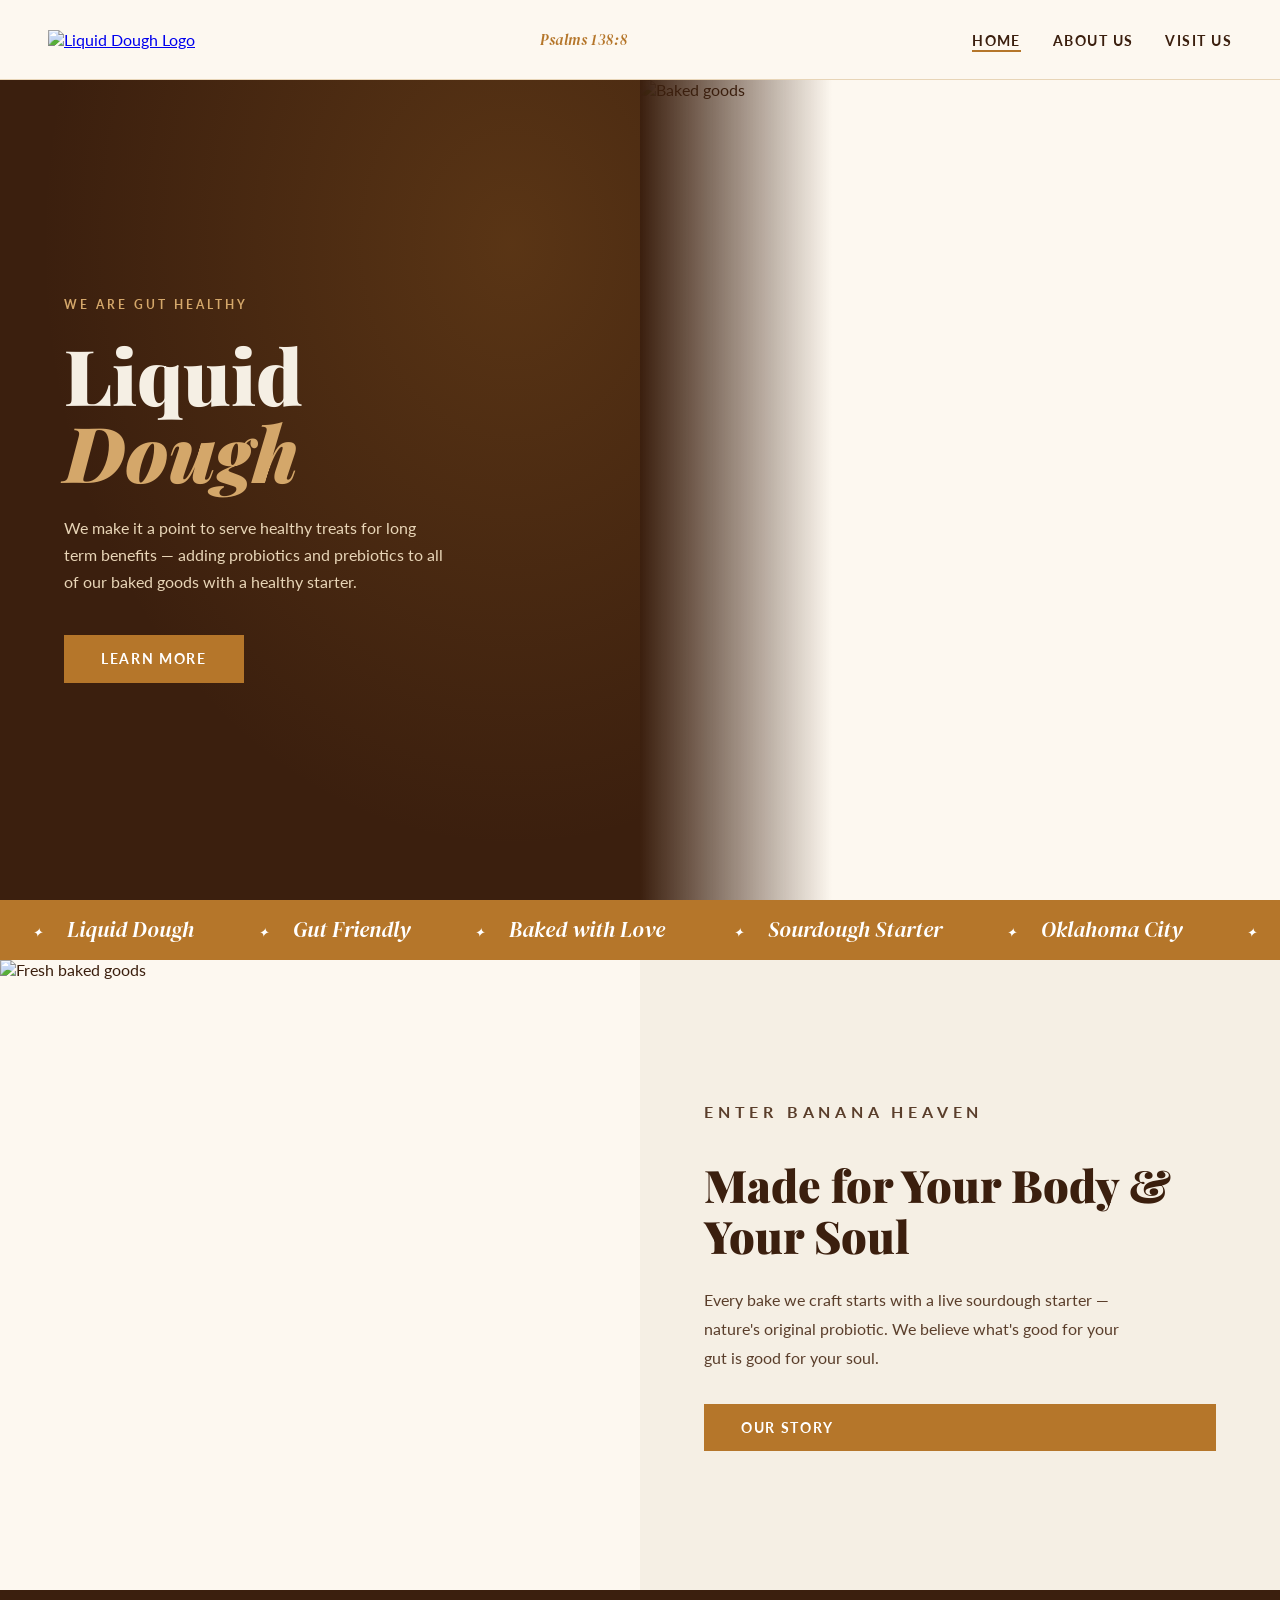
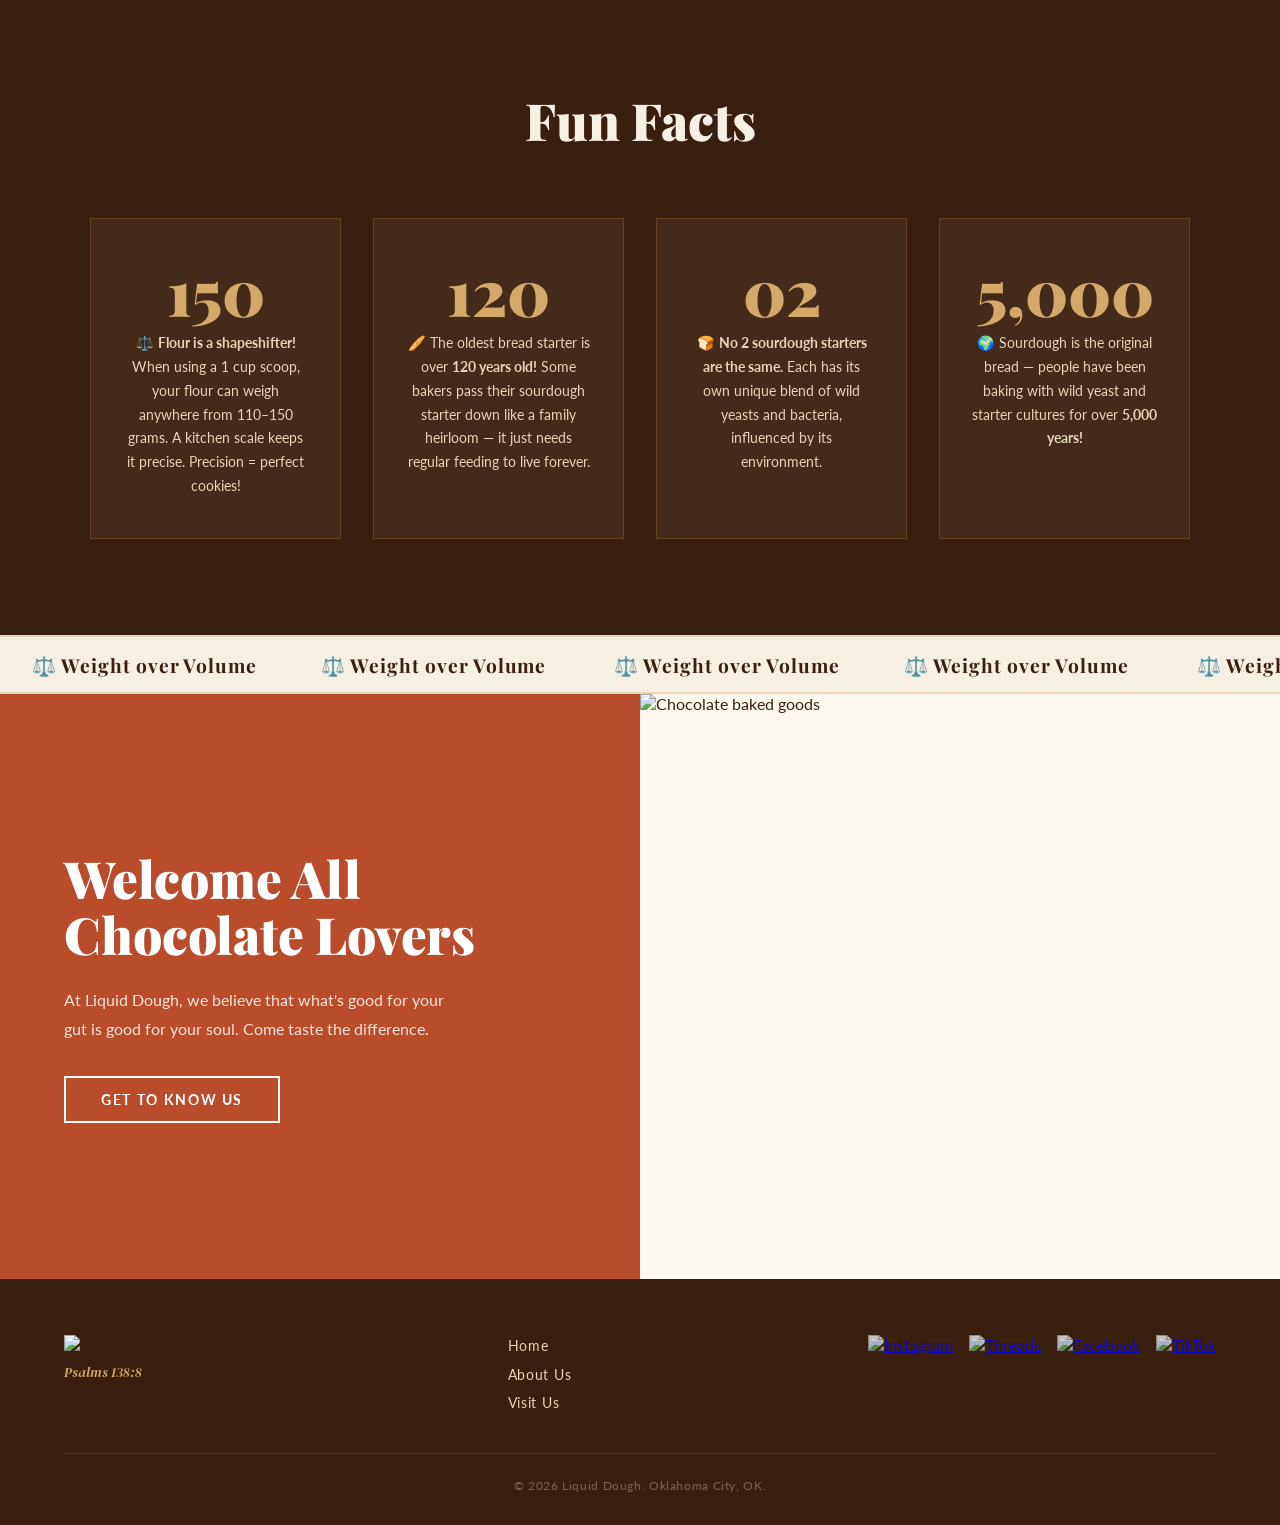
==== index.html @ a3c37e22 "Add files via upload" ====
<!DOCTYPE html>
<html lang="en">
<head>
  <meta charset="UTF-8" />
  <meta name="viewport" content="width=device-width, initial-scale=1.0" />
  <title>Liquid Dough | Bakery | Oklahoma City, OK</title>
  <link href="https://fonts.googleapis.com/css2?family=Playfair+Display:ital,wght@0,400;0,700;0,900;1,400;1,700&family=DM+Serif+Display:ital@0;1&family=Lato:wght@300;400;700&display=swap" rel="stylesheet">
  <style>
    *, *::before, *::after { box-sizing: border-box; margin: 0; padding: 0; }

    :root {
      --cream: #f5efe4;
      --warm-white: #fdf8f0;
      --chocolate: #3b1f0e;
      --caramel: #b5762a;
      --tan: #d4a76a;
      --sage: #7a8c6e;
      --rust: #b84c2b;
      --light-tan: #e8d5b7;
    }

    html { scroll-behavior: smooth; }

    body {
      background-color: var(--warm-white);
      color: var(--chocolate);
      font-family: 'Lato', sans-serif;
      overflow-x: hidden;
    }

    /* ── NAV ── */
    nav {
      position: fixed; top: 0; left: 0; right: 0; z-index: 100;
      display: flex; align-items: center; justify-content: space-between;
      padding: 0 3rem;
      height: 80px;
      background: rgba(253,248,240,0.92);
      backdrop-filter: blur(8px);
      border-bottom: 1px solid var(--light-tan);
    }
    .nav-logo img { height: 56px; transition: transform .3s; }
    .nav-logo img:hover { transform: rotate(-5deg) scale(1.05); }
    .nav-verse {
      font-family: 'DM Serif Display', serif;
      font-style: italic;
      color: var(--caramel);
      font-size: .95rem;
      letter-spacing: .04em;
    }
    .nav-links { display: flex; gap: 2rem; list-style: none; }
    .nav-links a {
      text-decoration: none;
      color: var(--chocolate);
      font-size: .9rem;
      font-weight: 700;
      letter-spacing: .1em;
      text-transform: uppercase;
      position: relative;
      padding-bottom: 3px;
    }
    .nav-links a::after {
      content: '';
      position: absolute; bottom: 0; left: 0; right: 0;
      height: 2px; background: var(--caramel);
      transform: scaleX(0); transform-origin: left;
      transition: transform .3s ease;
    }
    .nav-links a:hover::after, .nav-links a.active::after { transform: scaleX(1); }

    /* ── HERO ── */
    .hero {
      min-height: 100vh;
      display: grid;
      grid-template-columns: 1fr 1fr;
      padding-top: 80px;
      overflow: hidden;
    }
    .hero-left {
      background: var(--chocolate);
      display: flex; flex-direction: column;
      justify-content: center; align-items: flex-start;
      padding: 5rem 4rem;
      position: relative; overflow: hidden;
    }
    .hero-left::before {
      content: '';
      position: absolute; inset: 0;
      background: radial-gradient(ellipse at 80% 20%, rgba(181,118,42,.25) 0%, transparent 65%);
    }
    .hero-eyebrow {
      font-size: .75rem;
      font-weight: 700;
      letter-spacing: .25em;
      text-transform: uppercase;
      color: var(--tan);
      margin-bottom: 1.5rem;
      opacity: 0; animation: fadeUp .7s .3s forwards;
    }
    .hero-title {
      font-family: 'Playfair Display', serif;
      font-size: clamp(3.5rem, 6vw, 6rem);
      font-weight: 900;
      line-height: 1;
      color: var(--cream);
      margin-bottom: 1.5rem;
      opacity: 0; animation: fadeUp .7s .5s forwards;
    }
    .hero-title em {
      font-style: italic;
      color: var(--tan);
      display: block;
    }
    .hero-sub {
      font-size: 1rem;
      line-height: 1.7;
      color: var(--light-tan);
      max-width: 380px;
      margin-bottom: 2.5rem;
      opacity: 0; animation: fadeUp .7s .7s forwards;
    }
    .btn {
      display: inline-block;
      padding: .85rem 2.2rem;
      background: var(--caramel);
      color: #fff;
      text-decoration: none;
      font-size: .85rem;
      font-weight: 700;
      letter-spacing: .12em;
      text-transform: uppercase;
      border: 2px solid var(--caramel);
      transition: background .25s, color .25s, transform .2s;
      opacity: 0; animation: fadeUp .7s .9s forwards;
    }
    .btn:hover { background: transparent; color: var(--caramel); transform: translateY(-2px); }

    .hero-right {
      position: relative; overflow: hidden;
    }
    .hero-right img {
      width: 100%; height: 100%;
      object-fit: cover;
      transform: scale(1.08);
      animation: slowZoom 8s ease-out forwards;
    }
    .hero-right::after {
      content: '';
      position: absolute; inset: 0;
      background: linear-gradient(to right, var(--chocolate) 0%, transparent 30%);
    }

    /* ── MARQUEE ── */
    .marquee-wrap {
      background: var(--caramel);
      overflow: hidden;
      padding: .9rem 0;
      white-space: nowrap;
    }
    .marquee-inner {
      display: inline-block;
      animation: marquee 20s linear infinite;
    }
    .marquee-inner span {
      font-family: 'DM Serif Display', serif;
      font-style: italic;
      font-size: 1.4rem;
      color: #fff;
      padding: 0 2rem;
    }
    .marquee-inner span::before {
      content: '✦';
      margin-right: 1.5rem;
      font-size: .8rem;
      vertical-align: middle;
    }

    /* ── GUT HEALTHY SECTION ── */
    .gut-section {
      display: grid;
      grid-template-columns: 1fr 1fr;
      min-height: 70vh;
    }
    .gut-img {
      overflow: hidden;
    }
    .gut-img img {
      width: 100%; height: 100%;
      object-fit: cover;
      transition: transform .8s ease;
    }
    .gut-img:hover img { transform: scale(1.04); }
    .gut-text {
      background: var(--cream);
      display: flex; flex-direction: column;
      justify-content: center;
      padding: 5rem 4rem;
    }
    .tag-label {
      font-size: .7rem;
      font-weight: 700;
      letter-spacing: .3em;
      text-transform: uppercase;
      color: var(--sage);
      margin-bottom: 1rem;
    }
    .gut-text h2 {
      font-family: 'Playfair Display', serif;
      font-size: clamp(2rem, 3.5vw, 3.2rem);
      font-weight: 900;
      line-height: 1.15;
      margin-bottom: 1.5rem;
    }
    .gut-text p {
      font-size: 1rem;
      line-height: 1.8;
      color: #5a3e2b;
      max-width: 420px;
      margin-bottom: 2rem;
    }

    /* ── FACTS SECTION ── */
    .facts-section {
      background: var(--chocolate);
      padding: 6rem 4rem;
    }
    .facts-header {
      text-align: center;
      margin-bottom: 4rem;
    }
    .facts-header h2 {
      font-family: 'Playfair Display', serif;
      font-size: clamp(2rem, 4vw, 3.5rem);
      color: var(--cream);
      font-weight: 900;
    }
    .facts-grid {
      display: grid;
      grid-template-columns: repeat(auto-fit, minmax(220px, 1fr));
      gap: 2rem;
      max-width: 1100px;
      margin: 0 auto;
    }
    .fact-card {
      background: rgba(255,255,255,.05);
      border: 1px solid rgba(181,118,42,.3);
      padding: 2.5rem 2rem;
      text-align: center;
      position: relative;
      overflow: hidden;
      transition: transform .3s, border-color .3s;
    }
    .fact-card:hover {
      transform: translateY(-6px);
      border-color: var(--caramel);
    }
    .fact-number {
      font-family: 'Playfair Display', serif;
      font-size: 4rem;
      font-weight: 900;
      color: var(--tan);
      line-height: 1;
      margin-bottom: .5rem;
    }
    .fact-card p {
      font-size: .88rem;
      line-height: 1.7;
      color: var(--light-tan);
    }

    /* ── MARQUEE 2 (Weight over Volume) ── */
    .marquee-wrap-2 {
      background: var(--cream);
      overflow: hidden;
      padding: .9rem 0;
      white-space: nowrap;
      border-top: 2px solid var(--light-tan);
      border-bottom: 2px solid var(--light-tan);
    }
    .marquee-inner-2 {
      display: inline-block;
      animation: marquee 25s linear infinite reverse;
    }
    .marquee-inner-2 span {
      font-family: 'Playfair Display', serif;
      font-size: 1.2rem;
      font-weight: 700;
      color: var(--chocolate);
      padding: 0 2rem;
      letter-spacing: .05em;
    }
    .marquee-inner-2 span::before { content: '⚖️ '; }

    /* ── BOTTOM IMG SECTION ── */
    .welcome-section {
      display: grid;
      grid-template-columns: 1fr 1fr;
      min-height: 65vh;
    }
    .welcome-text {
      background: var(--rust);
      display: flex; flex-direction: column;
      justify-content: center; align-items: flex-start;
      padding: 5rem 4rem;
    }
    .welcome-text h2 {
      font-family: 'Playfair Display', serif;
      font-size: clamp(2rem, 4vw, 4rem);
      font-weight: 900;
      color: #fff;
      line-height: 1.1;
      margin-bottom: 1.5rem;
    }
    .welcome-text p {
      font-size: 1rem;
      line-height: 1.8;
      color: rgba(255,255,255,.85);
      max-width: 380px;
      margin-bottom: 2rem;
    }
    .btn-light {
      display: inline-block;
      padding: .85rem 2.2rem;
      background: transparent;
      color: #fff;
      text-decoration: none;
      font-size: .85rem;
      font-weight: 700;
      letter-spacing: .12em;
      text-transform: uppercase;
      border: 2px solid #fff;
      transition: background .25s, color .25s, transform .2s;
    }
    .btn-light:hover { background: #fff; color: var(--rust); transform: translateY(-2px); }
    .welcome-img { overflow: hidden; }
    .welcome-img img { width: 100%; height: 100%; object-fit: cover; }

    /* ── FOOTER ── */
    footer {
      background: var(--chocolate);
      padding: 3.5rem 4rem 2rem;
    }
    .footer-top {
      display: flex;
      justify-content: space-between;
      align-items: flex-start;
      flex-wrap: wrap;
      gap: 2rem;
      padding-bottom: 2rem;
      border-bottom: 1px solid rgba(255,255,255,.1);
      margin-bottom: 1.5rem;
    }
    .footer-brand img { height: 60px; margin-bottom: .5rem; }
    .footer-brand p {
      font-family: 'DM Serif Display', serif;
      font-style: italic;
      color: var(--tan);
      font-size: .9rem;
    }
    .footer-links { list-style: none; }
    .footer-links li { margin-bottom: .6rem; }
    .footer-links a {
      color: var(--light-tan);
      text-decoration: none;
      font-size: .85rem;
      letter-spacing: .05em;
      transition: color .2s;
    }
    .footer-links a:hover { color: var(--tan); }
    .footer-socials { display: flex; gap: 1rem; align-items: center; }
    .footer-socials a img { height: 30px; opacity: .8; transition: opacity .2s, transform .2s; }
    .footer-socials a:hover img { opacity: 1; transform: scale(1.15); }
    .footer-bottom {
      text-align: center;
      color: rgba(255,255,255,.3);
      font-size: .78rem;
      letter-spacing: .05em;
    }

    /* ── SCROLL REVEAL ── */
    .reveal { opacity: 0; transform: translateY(30px); transition: opacity .7s ease, transform .7s ease; }
    .reveal.visible { opacity: 1; transform: none; }

    /* ── ANIMATIONS ── */
    @keyframes fadeUp {
      to { opacity: 1; transform: none; }
      from { opacity: 0; transform: translateY(20px); }
    }
    @keyframes marquee {
      0% { transform: translateX(0); }
      100% { transform: translateX(-50%); }
    }
    @keyframes slowZoom {
      from { transform: scale(1.08); }
      to { transform: scale(1); }
    }

    /* ── RESPONSIVE ── */
    @media (max-width: 768px) {
      nav { padding: 0 1.5rem; }
      .nav-verse { display: none; }
      .hero, .gut-section, .welcome-section { grid-template-columns: 1fr; }
      .hero-left { padding: 3rem 1.5rem; }
      .hero-right { height: 50vw; }
      .gut-text { padding: 3rem 1.5rem; }
      .facts-section { padding: 4rem 1.5rem; }
      .welcome-text { padding: 3rem 1.5rem; }
      .welcome-img { height: 50vw; }
      footer { padding: 2.5rem 1.5rem 1.5rem; }
    }
  </style>
</head>
<body>

<!-- ── NAV ── -->
<nav>
  <a href="index.html" class="nav-logo">
    <img src="https://static.wixstatic.com/media/1f6547_4c6fc7a312854b838bf3c9f92f42eb90~mv2.png/v1/fill/w_112,h_112,al_c,q_85,usm_0.66_1.00_0.01,enc_avif,quality_auto/Liquid%20D%20LOGO.png" alt="Liquid Dough Logo" />
  </a>
  <span class="nav-verse">Psalms 138:8</span>
  <ul class="nav-links">
    <li><a href="index.html" class="active">Home</a></li>
    <li><a href="about.html">About Us</a></li>
    <li><a href="visit.html">Visit Us</a></li>
  </ul>
</nav>

<!-- ── HERO ── -->
<section class="hero">
  <div class="hero-left">
    <p class="hero-eyebrow">We Are Gut Healthy</p>
    <h1 class="hero-title">Liquid<em>Dough</em></h1>
    <p class="hero-sub">We make it a point to serve healthy treats for long term benefits — adding probiotics and prebiotics to all of our baked goods with a healthy starter.</p>
    <a href="about.html" class="btn">Learn More</a>
  </div>
  <div class="hero-right">
    <img src="https://static.wixstatic.com/media/1f6547_e923fc2f458f4270861175bcdf9de500f000.jpg/v1/fill/w_552,h_469,al_c,q_80,usm_0.66_1.00_0.01,enc_avif,quality_auto/1f6547_e923fc2f458f4270861175bcdf9de500f000.jpg" alt="Baked goods" />
  </div>
</section>

<!-- ── MARQUEE 1 ── -->
<div class="marquee-wrap" aria-hidden="true">
  <div class="marquee-inner">
    <span>Liquid Dough</span><span>Gut Friendly</span><span>Baked with Love</span>
    <span>Sourdough Starter</span><span>Oklahoma City</span><span>Probiotics &amp; Prebiotics</span>
    <span>Liquid Dough</span><span>Gut Friendly</span><span>Baked with Love</span>
    <span>Sourdough Starter</span><span>Oklahoma City</span><span>Probiotics &amp; Prebiotics</span>
  </div>
</div>

<!-- ── GUT HEALTHY ── -->
<section class="gut-section">
  <div class="gut-img reveal">
    <img src="https://static.wixstatic.com/media/1f6547_6398f8e70f8245a39f05de9786e76fa1~mv2.jpg/v1/fill/w_472,h_495,al_c,q_80,usm_0.66_1.00_0.01,enc_avif,quality_auto/IMG_2337.jpg" alt="Fresh baked goods" />
  </div>
  <div class="gut-text reveal">
    <p class="tag-label">Enter Banana Heaven</p>
    <h2>Made for Your Body &amp; Your Soul</h2>
    <p>Every bake we craft starts with a live sourdough starter — nature's original probiotic. We believe what's good for your gut is good for your soul.</p>
    <a href="about.html" class="btn">Our Story</a>
  </div>
</section>

<!-- ── FACTS ── -->
<section class="facts-section">
  <div class="facts-header reveal">
    <h2>Fun Facts</h2>
  </div>
  <div class="facts-grid">
    <div class="fact-card reveal">
      <div class="fact-number">150</div>
      <p>⚖️ <strong>Flour is a shapeshifter!</strong> When using a 1 cup scoop, your flour can weigh anywhere from 110–150 grams. A kitchen scale keeps it precise. Precision = perfect cookies!</p>
    </div>
    <div class="fact-card reveal">
      <div class="fact-number">120</div>
      <p>🥖 The oldest bread starter is over <strong>120 years old!</strong> Some bakers pass their sourdough starter down like a family heirloom — it just needs regular feeding to live forever.</p>
    </div>
    <div class="fact-card reveal">
      <div class="fact-number">02</div>
      <p>🍞 <strong>No 2 sourdough starters are the same.</strong> Each has its own unique blend of wild yeasts and bacteria, influenced by its environment.</p>
    </div>
    <div class="fact-card reveal">
      <div class="fact-number">5,000</div>
      <p>🌍 Sourdough is the original bread — people have been baking with wild yeast and starter cultures for over <strong>5,000 years!</strong></p>
    </div>
  </div>
</section>

<!-- ── MARQUEE 2 (Weight over Volume) ── -->
<div class="marquee-wrap-2" aria-hidden="true">
  <div class="marquee-inner-2">
    <span>Weight over Volume</span><span>Weight over Volume</span>
    <span>Weight over Volume</span><span>Weight over Volume</span>
    <span>Weight over Volume</span><span>Weight over Volume</span>
    <span>Weight over Volume</span><span>Weight over Volume</span>
  </div>
</div>

<!-- ── WELCOME CHOCOLATE LOVERS ── -->
<section class="welcome-section">
  <div class="welcome-text reveal">
    <h2>Welcome All Chocolate Lovers</h2>
    <p>At Liquid Dough, we believe that what's good for your gut is good for your soul. Come taste the difference.</p>
    <a href="about.html" class="btn-light">Get to Know Us</a>
  </div>
  <div class="welcome-img reveal">
    <img src="https://static.wixstatic.com/media/1f6547_3e71a06a9eda459e819064f5dddfe712~mv2.jpg/v1/fill/w_785,h_629,al_c,q_85,usm_0.66_1.00_0.01,enc_avif,quality_auto/1f6547_3e71a06a9eda459e819064f5dddfe712~mv2.jpg" alt="Chocolate baked goods" />
  </div>
</section>

<!-- ── FOOTER ── -->
<footer>
  <div class="footer-top">
    <div class="footer-brand">
      <img src="https://static.wixstatic.com/media/1f6547_4c6fc7a312854b838bf3c9f92f42eb90~mv2.png/v1/fill/w_112,h_112,al_c,q_85,usm_0.66_1.00_0.01,enc_avif,quality_auto/Liquid%20D%20LOGO.png" alt="Liquid Dough Logo" />
      <p>Psalms 138:8</p>
    </div>
    <ul class="footer-links">
      <li><a href="index.html">Home</a></li>
      <li><a href="about.html">About Us</a></li>
      <li><a href="visit.html">Visit Us</a></li>
    </ul>
    <div class="footer-socials">
      <a href="https://www.instagram.com/liquiddough_" target="_blank">
        <img src="https://static.wixstatic.com/media/11062b_55e4be1e75564866b6c28290f9a9d271~mv2.png/v1/fill/w_39,h_39,al_c,q_85,usm_0.66_1.00_0.01,enc_avif,quality_auto/11062b_55e4be1e75564866b6c28290f9a9d271~mv2.png" alt="Instagram" />
      </a>
      <a href="https://www.threads.com/@liquiddough_" target="_blank">
        <img src="https://static.wixstatic.com/media/11062b_203532116d954961af6765993d2319a5~mv2.png/v1/fill/w_39,h_39,al_c,q_85,usm_0.66_1.00_0.01,enc_avif,quality_auto/11062b_203532116d954961af6765993d2369a5~mv2.png" alt="Threads" />
      </a>
      <a href="https://www.facebook.com/profile.php?id=61576407923630" target="_blank">
        <img src="https://static.wixstatic.com/media/11062b_2381e8a6e7444f4f902e7b649aa3f0ac~mv2.png/v1/fill/w_39,h_39,al_c,q_85,usm_0.66_1.00_0.01,enc_avif,quality_auto/11062b_2381e8a6e7444f4f902e7b649aa3f0ac~mv2.png" alt="Facebook" />
      </a>
      <a href="https://www.tiktok.com/@liquid.dough" target="_blank">
        <img src="https://static.wixstatic.com/media/11062b_69d309d6dbde492fae325fb0deca6556~mv2.png/v1/fill/w_39,h_39,al_c,q_85,usm_0.66_1.00_0.01,enc_avif,quality_auto/11062b_69d309d6dbde492fae325fb0deca6556~mv2.png" alt="TikTok" />
      </a>
    </div>
  </div>
  <p class="footer-bottom">© 2026 Liquid Dough. Oklahoma City, OK.</p>
</footer>

<script>
  const revealEls = document.querySelectorAll('.reveal');
  const observer = new IntersectionObserver((entries) => {
    entries.forEach((e, i) => {
      if (e.isIntersecting) {
        setTimeout(() => e.target.classList.add('visible'), i * 100);
        observer.unobserve(e.target);
      }
    });
  }, { threshold: 0.12 });
  revealEls.forEach(el => observer.observe(el));
</script>

</body>
</html>
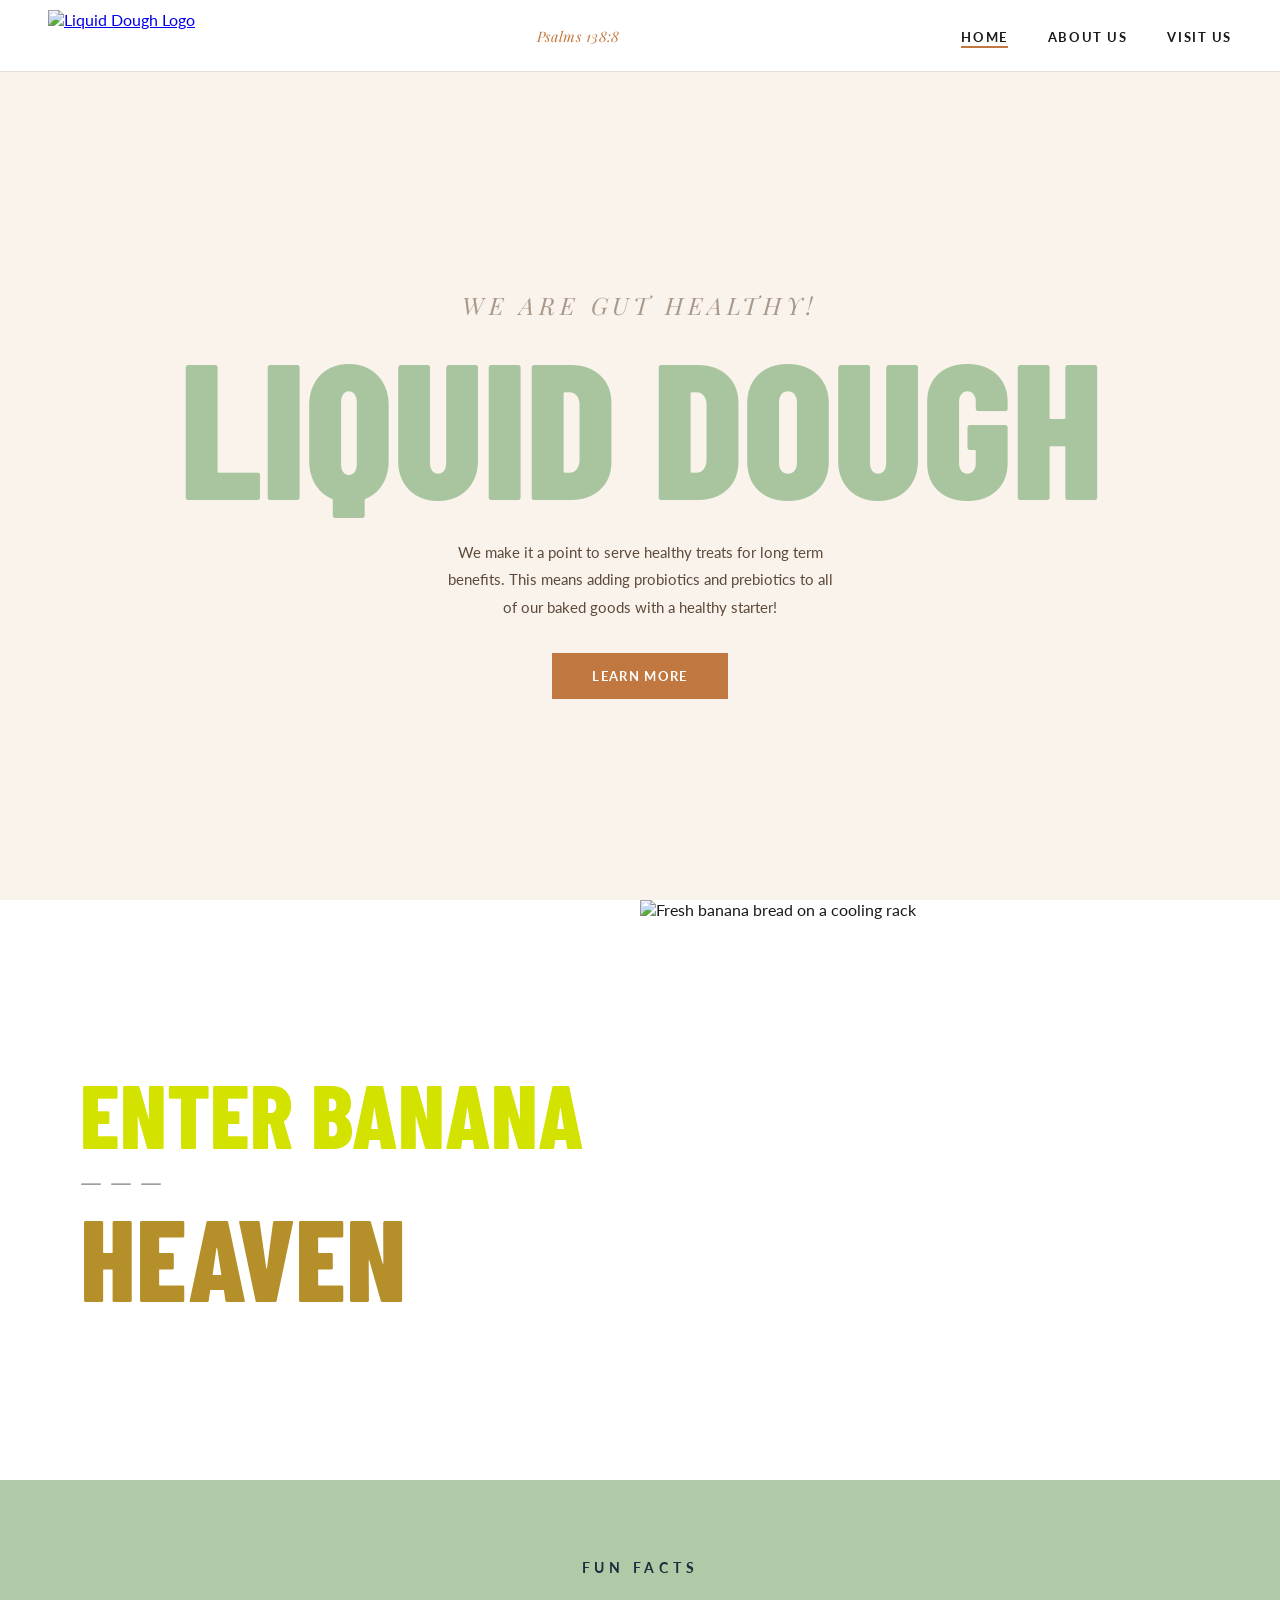
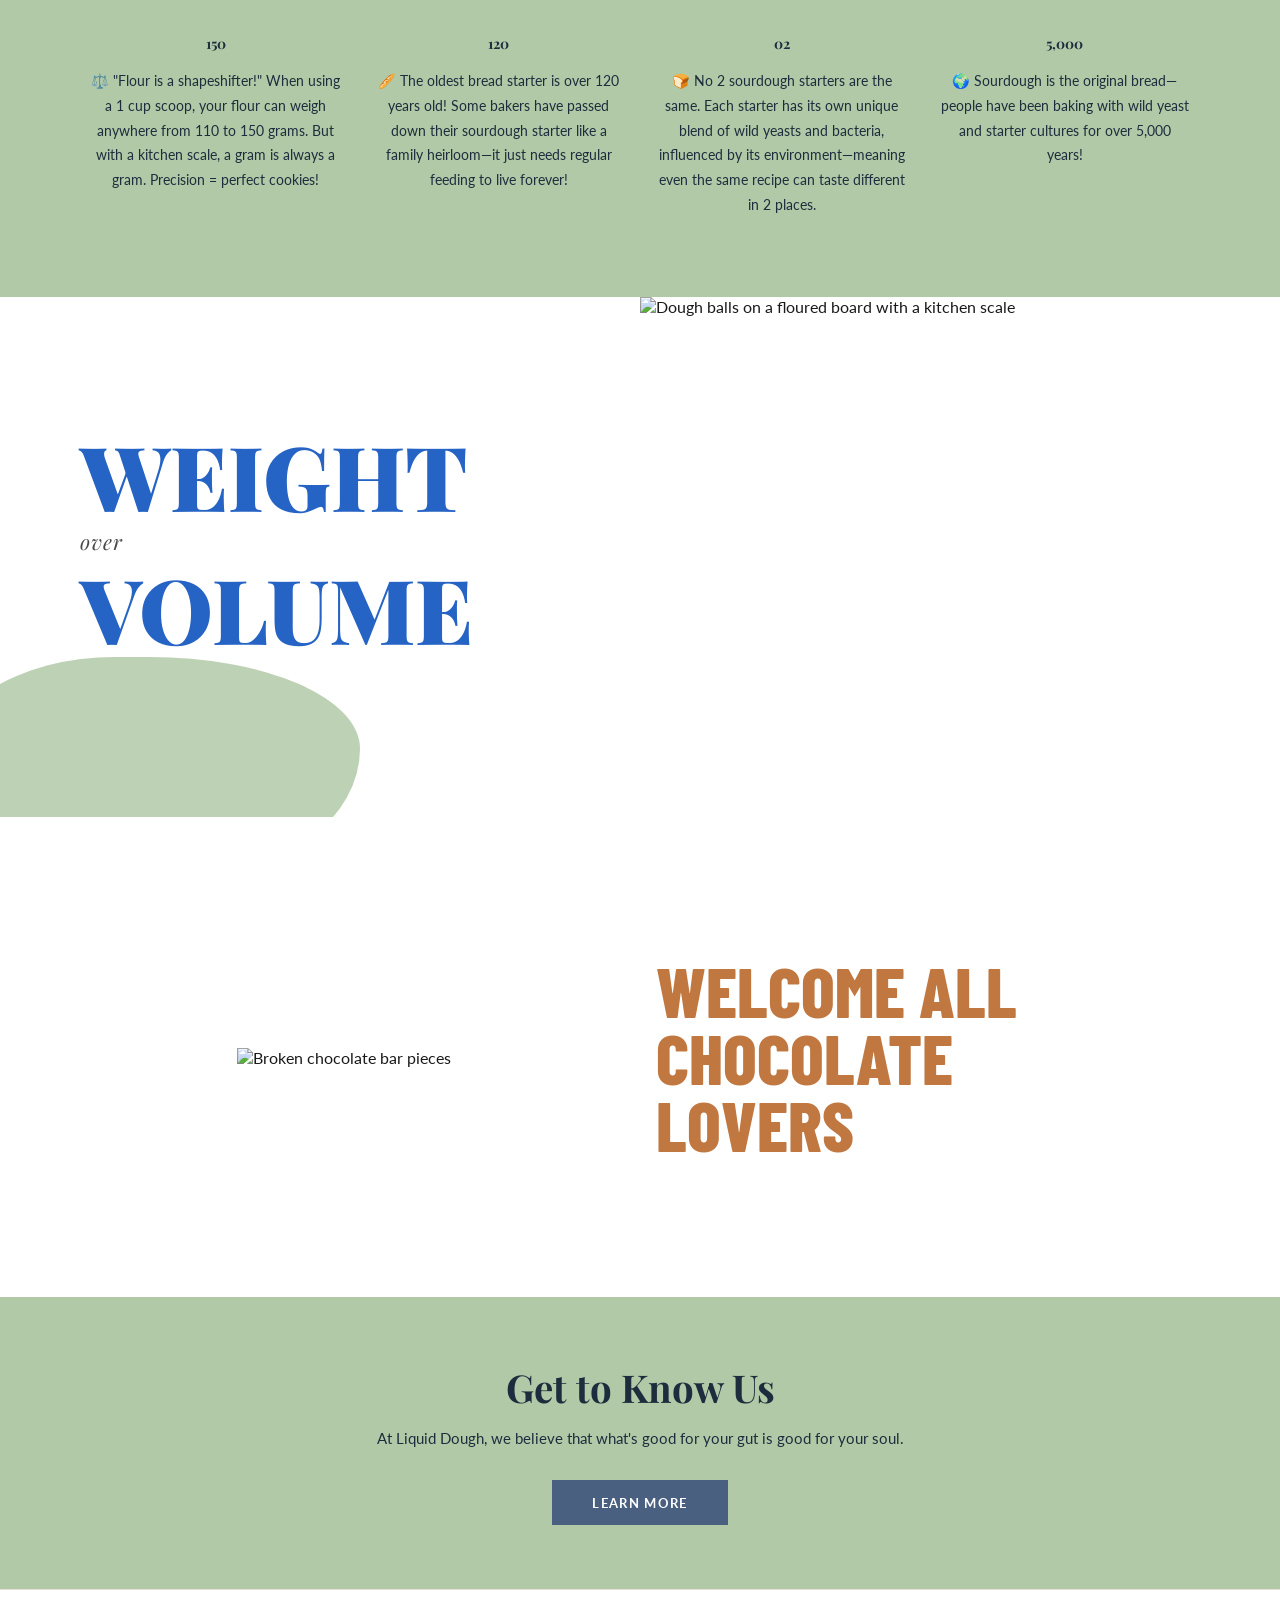
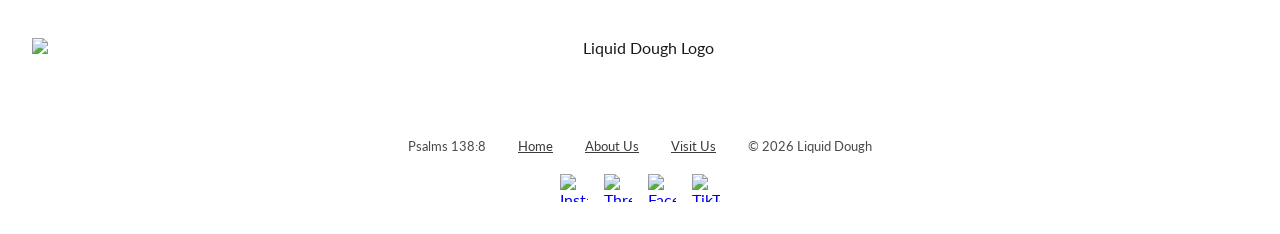
==== commit ecb9f9c1: "Add files via upload" ====
--- a/index.html
+++ b/index.html
@@ -4,551 +4,180 @@
   <meta charset="UTF-8" />
   <meta name="viewport" content="width=device-width, initial-scale=1.0" />
   <title>Liquid Dough | Bakery | Oklahoma City, OK</title>
-  <link href="https://fonts.googleapis.com/css2?family=Playfair+Display:ital,wght@0,400;0,700;0,900;1,400;1,700&family=DM+Serif+Display:ital@0;1&family=Lato:wght@300;400;700&display=swap" rel="stylesheet">
-  <style>
-    *, *::before, *::after { box-sizing: border-box; margin: 0; padding: 0; }
 
-    :root {
-      --cream: #f5efe4;
-      --warm-white: #fdf8f0;
-      --chocolate: #3b1f0e;
-      --caramel: #b5762a;
-      --tan: #d4a76a;
-      --sage: #7a8c6e;
-      --rust: #b84c2b;
-      --light-tan: #e8d5b7;
-    }
+  <!-- Google Fonts -->
+  <link rel="preconnect" href="https://fonts.googleapis.com">
+  <link rel="preconnect" href="https://fonts.gstatic.com" crossorigin>
+  <link href="https://fonts.googleapis.com/css2?family=Barlow+Condensed:wght@700;800;900&family=Playfair+Display:ital,wght@0,400;0,700;0,900;1,400&family=Lato:wght@300;400;700&display=swap" rel="stylesheet">
 
-    html { scroll-behavior: smooth; }
-
-    body {
-      background-color: var(--warm-white);
-      color: var(--chocolate);
-      font-family: 'Lato', sans-serif;
-      overflow-x: hidden;
-    }
-
-    /* ── NAV ── */
-    nav {
-      position: fixed; top: 0; left: 0; right: 0; z-index: 100;
-      display: flex; align-items: center; justify-content: space-between;
-      padding: 0 3rem;
-      height: 80px;
-      background: rgba(253,248,240,0.92);
-      backdrop-filter: blur(8px);
-      border-bottom: 1px solid var(--light-tan);
-    }
-    .nav-logo img { height: 56px; transition: transform .3s; }
-    .nav-logo img:hover { transform: rotate(-5deg) scale(1.05); }
-    .nav-verse {
-      font-family: 'DM Serif Display', serif;
-      font-style: italic;
-      color: var(--caramel);
-      font-size: .95rem;
-      letter-spacing: .04em;
-    }
-    .nav-links { display: flex; gap: 2rem; list-style: none; }
-    .nav-links a {
-      text-decoration: none;
-      color: var(--chocolate);
-      font-size: .9rem;
-      font-weight: 700;
-      letter-spacing: .1em;
-      text-transform: uppercase;
-      position: relative;
-      padding-bottom: 3px;
-    }
-    .nav-links a::after {
-      content: '';
-      position: absolute; bottom: 0; left: 0; right: 0;
-      height: 2px; background: var(--caramel);
-      transform: scaleX(0); transform-origin: left;
-      transition: transform .3s ease;
-    }
-    .nav-links a:hover::after, .nav-links a.active::after { transform: scaleX(1); }
-
-    /* ── HERO ── */
-    .hero {
-      min-height: 100vh;
-      display: grid;
-      grid-template-columns: 1fr 1fr;
-      padding-top: 80px;
-      overflow: hidden;
-    }
-    .hero-left {
-      background: var(--chocolate);
-      display: flex; flex-direction: column;
-      justify-content: center; align-items: flex-start;
-      padding: 5rem 4rem;
-      position: relative; overflow: hidden;
-    }
-    .hero-left::before {
-      content: '';
-      position: absolute; inset: 0;
-      background: radial-gradient(ellipse at 80% 20%, rgba(181,118,42,.25) 0%, transparent 65%);
-    }
-    .hero-eyebrow {
-      font-size: .75rem;
-      font-weight: 700;
-      letter-spacing: .25em;
-      text-transform: uppercase;
-      color: var(--tan);
-      margin-bottom: 1.5rem;
-      opacity: 0; animation: fadeUp .7s .3s forwards;
-    }
-    .hero-title {
-      font-family: 'Playfair Display', serif;
-      font-size: clamp(3.5rem, 6vw, 6rem);
-      font-weight: 900;
-      line-height: 1;
-      color: var(--cream);
-      margin-bottom: 1.5rem;
-      opacity: 0; animation: fadeUp .7s .5s forwards;
-    }
-    .hero-title em {
-      font-style: italic;
-      color: var(--tan);
-      display: block;
-    }
-    .hero-sub {
-      font-size: 1rem;
-      line-height: 1.7;
-      color: var(--light-tan);
-      max-width: 380px;
-      margin-bottom: 2.5rem;
-      opacity: 0; animation: fadeUp .7s .7s forwards;
-    }
-    .btn {
-      display: inline-block;
-      padding: .85rem 2.2rem;
-      background: var(--caramel);
-      color: #fff;
-      text-decoration: none;
-      font-size: .85rem;
-      font-weight: 700;
-      letter-spacing: .12em;
-      text-transform: uppercase;
-      border: 2px solid var(--caramel);
-      transition: background .25s, color .25s, transform .2s;
-      opacity: 0; animation: fadeUp .7s .9s forwards;
-    }
-    .btn:hover { background: transparent; color: var(--caramel); transform: translateY(-2px); }
-
-    .hero-right {
-      position: relative; overflow: hidden;
-    }
-    .hero-right img {
-      width: 100%; height: 100%;
-      object-fit: cover;
-      transform: scale(1.08);
-      animation: slowZoom 8s ease-out forwards;
-    }
-    .hero-right::after {
-      content: '';
-      position: absolute; inset: 0;
-      background: linear-gradient(to right, var(--chocolate) 0%, transparent 30%);
-    }
-
-    /* ── MARQUEE ── */
-    .marquee-wrap {
-      background: var(--caramel);
-      overflow: hidden;
-      padding: .9rem 0;
-      white-space: nowrap;
-    }
-    .marquee-inner {
-      display: inline-block;
-      animation: marquee 20s linear infinite;
-    }
-    .marquee-inner span {
-      font-family: 'DM Serif Display', serif;
-      font-style: italic;
-      font-size: 1.4rem;
-      color: #fff;
-      padding: 0 2rem;
-    }
-    .marquee-inner span::before {
-      content: '✦';
-      margin-right: 1.5rem;
-      font-size: .8rem;
-      vertical-align: middle;
-    }
-
-    /* ── GUT HEALTHY SECTION ── */
-    .gut-section {
-      display: grid;
-      grid-template-columns: 1fr 1fr;
-      min-height: 70vh;
-    }
-    .gut-img {
-      overflow: hidden;
-    }
-    .gut-img img {
-      width: 100%; height: 100%;
-      object-fit: cover;
-      transition: transform .8s ease;
-    }
-    .gut-img:hover img { transform: scale(1.04); }
-    .gut-text {
-      background: var(--cream);
-      display: flex; flex-direction: column;
-      justify-content: center;
-      padding: 5rem 4rem;
-    }
-    .tag-label {
-      font-size: .7rem;
-      font-weight: 700;
-      letter-spacing: .3em;
-      text-transform: uppercase;
-      color: var(--sage);
-      margin-bottom: 1rem;
-    }
-    .gut-text h2 {
-      font-family: 'Playfair Display', serif;
-      font-size: clamp(2rem, 3.5vw, 3.2rem);
-      font-weight: 900;
-      line-height: 1.15;
-      margin-bottom: 1.5rem;
-    }
-    .gut-text p {
-      font-size: 1rem;
-      line-height: 1.8;
-      color: #5a3e2b;
-      max-width: 420px;
-      margin-bottom: 2rem;
-    }
-
-    /* ── FACTS SECTION ── */
-    .facts-section {
-      background: var(--chocolate);
-      padding: 6rem 4rem;
-    }
-    .facts-header {
-      text-align: center;
-      margin-bottom: 4rem;
-    }
-    .facts-header h2 {
-      font-family: 'Playfair Display', serif;
-      font-size: clamp(2rem, 4vw, 3.5rem);
-      color: var(--cream);
-      font-weight: 900;
-    }
-    .facts-grid {
-      display: grid;
-      grid-template-columns: repeat(auto-fit, minmax(220px, 1fr));
-      gap: 2rem;
-      max-width: 1100px;
-      margin: 0 auto;
-    }
-    .fact-card {
-      background: rgba(255,255,255,.05);
-      border: 1px solid rgba(181,118,42,.3);
-      padding: 2.5rem 2rem;
-      text-align: center;
-      position: relative;
-      overflow: hidden;
-      transition: transform .3s, border-color .3s;
-    }
-    .fact-card:hover {
-      transform: translateY(-6px);
-      border-color: var(--caramel);
-    }
-    .fact-number {
-      font-family: 'Playfair Display', serif;
-      font-size: 4rem;
-      font-weight: 900;
-      color: var(--tan);
-      line-height: 1;
-      margin-bottom: .5rem;
-    }
-    .fact-card p {
-      font-size: .88rem;
-      line-height: 1.7;
-      color: var(--light-tan);
-    }
-
-    /* ── MARQUEE 2 (Weight over Volume) ── */
-    .marquee-wrap-2 {
-      background: var(--cream);
-      overflow: hidden;
-      padding: .9rem 0;
-      white-space: nowrap;
-      border-top: 2px solid var(--light-tan);
-      border-bottom: 2px solid var(--light-tan);
-    }
-    .marquee-inner-2 {
-      display: inline-block;
-      animation: marquee 25s linear infinite reverse;
-    }
-    .marquee-inner-2 span {
-      font-family: 'Playfair Display', serif;
-      font-size: 1.2rem;
-      font-weight: 700;
-      color: var(--chocolate);
-      padding: 0 2rem;
-      letter-spacing: .05em;
-    }
-    .marquee-inner-2 span::before { content: '⚖️ '; }
-
-    /* ── BOTTOM IMG SECTION ── */
-    .welcome-section {
-      display: grid;
-      grid-template-columns: 1fr 1fr;
-      min-height: 65vh;
-    }
-    .welcome-text {
-      background: var(--rust);
-      display: flex; flex-direction: column;
-      justify-content: center; align-items: flex-start;
-      padding: 5rem 4rem;
-    }
-    .welcome-text h2 {
-      font-family: 'Playfair Display', serif;
-      font-size: clamp(2rem, 4vw, 4rem);
-      font-weight: 900;
-      color: #fff;
-      line-height: 1.1;
-      margin-bottom: 1.5rem;
-    }
-    .welcome-text p {
-      font-size: 1rem;
-      line-height: 1.8;
-      color: rgba(255,255,255,.85);
-      max-width: 380px;
-      margin-bottom: 2rem;
-    }
-    .btn-light {
-      display: inline-block;
-      padding: .85rem 2.2rem;
-      background: transparent;
-      color: #fff;
-      text-decoration: none;
-      font-size: .85rem;
-      font-weight: 700;
-      letter-spacing: .12em;
-      text-transform: uppercase;
-      border: 2px solid #fff;
-      transition: background .25s, color .25s, transform .2s;
-    }
-    .btn-light:hover { background: #fff; color: var(--rust); transform: translateY(-2px); }
-    .welcome-img { overflow: hidden; }
-    .welcome-img img { width: 100%; height: 100%; object-fit: cover; }
-
-    /* ── FOOTER ── */
-    footer {
-      background: var(--chocolate);
-      padding: 3.5rem 4rem 2rem;
-    }
-    .footer-top {
-      display: flex;
-      justify-content: space-between;
-      align-items: flex-start;
-      flex-wrap: wrap;
-      gap: 2rem;
-      padding-bottom: 2rem;
-      border-bottom: 1px solid rgba(255,255,255,.1);
-      margin-bottom: 1.5rem;
-    }
-    .footer-brand img { height: 60px; margin-bottom: .5rem; }
-    .footer-brand p {
-      font-family: 'DM Serif Display', serif;
-      font-style: italic;
-      color: var(--tan);
-      font-size: .9rem;
-    }
-    .footer-links { list-style: none; }
-    .footer-links li { margin-bottom: .6rem; }
-    .footer-links a {
-      color: var(--light-tan);
-      text-decoration: none;
-      font-size: .85rem;
-      letter-spacing: .05em;
-      transition: color .2s;
-    }
-    .footer-links a:hover { color: var(--tan); }
-    .footer-socials { display: flex; gap: 1rem; align-items: center; }
-    .footer-socials a img { height: 30px; opacity: .8; transition: opacity .2s, transform .2s; }
-    .footer-socials a:hover img { opacity: 1; transform: scale(1.15); }
-    .footer-bottom {
-      text-align: center;
-      color: rgba(255,255,255,.3);
-      font-size: .78rem;
-      letter-spacing: .05em;
-    }
-
-    /* ── SCROLL REVEAL ── */
-    .reveal { opacity: 0; transform: translateY(30px); transition: opacity .7s ease, transform .7s ease; }
-    .reveal.visible { opacity: 1; transform: none; }
-
-    /* ── ANIMATIONS ── */
-    @keyframes fadeUp {
-      to { opacity: 1; transform: none; }
-      from { opacity: 0; transform: translateY(20px); }
-    }
-    @keyframes marquee {
-      0% { transform: translateX(0); }
-      100% { transform: translateX(-50%); }
-    }
-    @keyframes slowZoom {
-      from { transform: scale(1.08); }
-      to { transform: scale(1); }
-    }
-
-    /* ── RESPONSIVE ── */
-    @media (max-width: 768px) {
-      nav { padding: 0 1.5rem; }
-      .nav-verse { display: none; }
-      .hero, .gut-section, .welcome-section { grid-template-columns: 1fr; }
-      .hero-left { padding: 3rem 1.5rem; }
-      .hero-right { height: 50vw; }
-      .gut-text { padding: 3rem 1.5rem; }
-      .facts-section { padding: 4rem 1.5rem; }
-      .welcome-text { padding: 3rem 1.5rem; }
-      .welcome-img { height: 50vw; }
-      footer { padding: 2.5rem 1.5rem 1.5rem; }
-    }
-  </style>
+  <!-- Stylesheet -->
+  <link rel="stylesheet" href="styles/main.css" />
 </head>
 <body>
 
-<!-- ── NAV ── -->
-<nav>
-  <a href="index.html" class="nav-logo">
-    <img src="https://static.wixstatic.com/media/1f6547_4c6fc7a312854b838bf3c9f92f42eb90~mv2.png/v1/fill/w_112,h_112,al_c,q_85,usm_0.66_1.00_0.01,enc_avif,quality_auto/Liquid%20D%20LOGO.png" alt="Liquid Dough Logo" />
-  </a>
-  <span class="nav-verse">Psalms 138:8</span>
-  <ul class="nav-links">
-    <li><a href="index.html" class="active">Home</a></li>
-    <li><a href="about.html">About Us</a></li>
-    <li><a href="visit.html">Visit Us</a></li>
-  </ul>
-</nav>
-
-<!-- ── HERO ── -->
-<section class="hero">
-  <div class="hero-left">
-    <p class="hero-eyebrow">We Are Gut Healthy</p>
-    <h1 class="hero-title">Liquid<em>Dough</em></h1>
-    <p class="hero-sub">We make it a point to serve healthy treats for long term benefits — adding probiotics and prebiotics to all of our baked goods with a healthy starter.</p>
-    <a href="about.html" class="btn">Learn More</a>
-  </div>
-  <div class="hero-right">
-    <img src="https://static.wixstatic.com/media/1f6547_e923fc2f458f4270861175bcdf9de500f000.jpg/v1/fill/w_552,h_469,al_c,q_80,usm_0.66_1.00_0.01,enc_avif,quality_auto/1f6547_e923fc2f458f4270861175bcdf9de500f000.jpg" alt="Baked goods" />
-  </div>
-</section>
-
-<!-- ── MARQUEE 1 ── -->
-<div class="marquee-wrap" aria-hidden="true">
-  <div class="marquee-inner">
-    <span>Liquid Dough</span><span>Gut Friendly</span><span>Baked with Love</span>
-    <span>Sourdough Starter</span><span>Oklahoma City</span><span>Probiotics &amp; Prebiotics</span>
-    <span>Liquid Dough</span><span>Gut Friendly</span><span>Baked with Love</span>
-    <span>Sourdough Starter</span><span>Oklahoma City</span><span>Probiotics &amp; Prebiotics</span>
-  </div>
-</div>
-
-<!-- ── GUT HEALTHY ── -->
-<section class="gut-section">
-  <div class="gut-img reveal">
-    <img src="https://static.wixstatic.com/media/1f6547_6398f8e70f8245a39f05de9786e76fa1~mv2.jpg/v1/fill/w_472,h_495,al_c,q_80,usm_0.66_1.00_0.01,enc_avif,quality_auto/IMG_2337.jpg" alt="Fresh baked goods" />
-  </div>
-  <div class="gut-text reveal">
-    <p class="tag-label">Enter Banana Heaven</p>
-    <h2>Made for Your Body &amp; Your Soul</h2>
-    <p>Every bake we craft starts with a live sourdough starter — nature's original probiotic. We believe what's good for your gut is good for your soul.</p>
-    <a href="about.html" class="btn">Our Story</a>
-  </div>
-</section>
-
-<!-- ── FACTS ── -->
-<section class="facts-section">
-  <div class="facts-header reveal">
-    <h2>Fun Facts</h2>
-  </div>
-  <div class="facts-grid">
-    <div class="fact-card reveal">
-      <div class="fact-number">150</div>
-      <p>⚖️ <strong>Flour is a shapeshifter!</strong> When using a 1 cup scoop, your flour can weigh anywhere from 110–150 grams. A kitchen scale keeps it precise. Precision = perfect cookies!</p>
-    </div>
-    <div class="fact-card reveal">
-      <div class="fact-number">120</div>
-      <p>🥖 The oldest bread starter is over <strong>120 years old!</strong> Some bakers pass their sourdough starter down like a family heirloom — it just needs regular feeding to live forever.</p>
-    </div>
-    <div class="fact-card reveal">
-      <div class="fact-number">02</div>
-      <p>🍞 <strong>No 2 sourdough starters are the same.</strong> Each has its own unique blend of wild yeasts and bacteria, influenced by its environment.</p>
-    </div>
-    <div class="fact-card reveal">
-      <div class="fact-number">5,000</div>
-      <p>🌍 Sourdough is the original bread — people have been baking with wild yeast and starter cultures for over <strong>5,000 years!</strong></p>
-    </div>
-  </div>
-</section>
-
-<!-- ── MARQUEE 2 (Weight over Volume) ── -->
-<div class="marquee-wrap-2" aria-hidden="true">
-  <div class="marquee-inner-2">
-    <span>Weight over Volume</span><span>Weight over Volume</span>
-    <span>Weight over Volume</span><span>Weight over Volume</span>
-    <span>Weight over Volume</span><span>Weight over Volume</span>
-    <span>Weight over Volume</span><span>Weight over Volume</span>
-  </div>
-</div>
-
-<!-- ── WELCOME CHOCOLATE LOVERS ── -->
-<section class="welcome-section">
-  <div class="welcome-text reveal">
-    <h2>Welcome All Chocolate Lovers</h2>
-    <p>At Liquid Dough, we believe that what's good for your gut is good for your soul. Come taste the difference.</p>
-    <a href="about.html" class="btn-light">Get to Know Us</a>
-  </div>
-  <div class="welcome-img reveal">
-    <img src="https://static.wixstatic.com/media/1f6547_3e71a06a9eda459e819064f5dddfe712~mv2.jpg/v1/fill/w_785,h_629,al_c,q_85,usm_0.66_1.00_0.01,enc_avif,quality_auto/1f6547_3e71a06a9eda459e819064f5dddfe712~mv2.jpg" alt="Chocolate baked goods" />
-  </div>
-</section>
-
-<!-- ── FOOTER ── -->
-<footer>
-  <div class="footer-top">
-    <div class="footer-brand">
-      <img src="https://static.wixstatic.com/media/1f6547_4c6fc7a312854b838bf3c9f92f42eb90~mv2.png/v1/fill/w_112,h_112,al_c,q_85,usm_0.66_1.00_0.01,enc_avif,quality_auto/Liquid%20D%20LOGO.png" alt="Liquid Dough Logo" />
-      <p>Psalms 138:8</p>
-    </div>
-    <ul class="footer-links">
-      <li><a href="index.html">Home</a></li>
+  <!-- ══════════════════════════════════════
+       NAV
+  ══════════════════════════════════════ -->
+  <nav>
+    <a href="index.html" class="nav-logo">
+      <img
+        src="https://static.wixstatic.com/media/1f6547_4c6fc7a312854b838bf3c9f92f42eb90~mv2.png/v1/fill/w_112,h_112,al_c,q_85,usm_0.66_1.00_0.01,enc_avif,quality_auto/Liquid%20D%20LOGO.png"
+        alt="Liquid Dough Logo"
+      />
+    </a>
+    <span class="nav-verse">Psalms 138:8</span>
+    <ul class="nav-links">
+      <li><a href="index.html" class="active">Home</a></li>
       <li><a href="about.html">About Us</a></li>
       <li><a href="visit.html">Visit Us</a></li>
     </ul>
+  </nav>
+
+
+  <!-- ══════════════════════════════════════
+       HERO — cream bg, sage green title, fold + tilt animations
+  ══════════════════════════════════════ -->
+  <section class="hero">
+    <p class="hero-eyebrow">We Are Gut Healthy!</p>
+    <h1 class="hero-title">Liquid Dough</h1>
+    <p class="hero-body">
+      We make it a point to serve healthy treats for long term benefits.
+      This means adding probiotics and prebiotics to all of our baked
+      goods with a healthy starter!
+    </p>
+    <a href="about.html" class="btn-rust">Learn More</a>
+  </section>
+
+
+  <!-- ══════════════════════════════════════
+       ENTER BANANA HEAVEN
+  ══════════════════════════════════════ -->
+  <section class="banana-section">
+    <div class="banana-text reveal">
+      <span class="line1">Enter Banana</span>
+      <span class="over">— — —</span>
+      <span class="line2">Heaven</span>
+    </div>
+    <div class="banana-img reveal">
+      <img
+        src="https://static.wixstatic.com/media/1f6547_6398f8e70f8245a39f05de9786e76fa1~mv2.jpg/v1/fill/w_472,h_495,al_c,q_80,usm_0.66_1.00_0.01,enc_avif,quality_auto/IMG_2337.jpg"
+        alt="Fresh banana bread on a cooling rack"
+      />
+    </div>
+  </section>
+
+
+  <!-- ══════════════════════════════════════
+       FUN FACTS — sage green bg
+  ══════════════════════════════════════ -->
+  <section class="facts-section">
+    <h2 class="reveal">Fun Facts</h2>
+    <div class="facts-grid">
+
+      <div class="fact-item reveal">
+        <p class="fact-number">150</p>
+        <p>⚖️ "Flour is a shapeshifter!" When using a 1 cup scoop, your flour can weigh anywhere from 110 to 150 grams. But with a kitchen scale, a gram is always a gram. Precision = perfect cookies!</p>
+      </div>
+
+      <div class="fact-item reveal">
+        <p class="fact-number">120</p>
+        <p>🥖 The oldest bread starter is over 120 years old! Some bakers have passed down their sourdough starter like a family heirloom—it just needs regular feeding to live forever!</p>
+      </div>
+
+      <div class="fact-item reveal">
+        <p class="fact-number">02</p>
+        <p>🍞 No 2 sourdough starters are the same. Each starter has its own unique blend of wild yeasts and bacteria, influenced by its environment—meaning even the same recipe can taste different in 2 places.</p>
+      </div>
+
+      <div class="fact-item reveal">
+        <p class="fact-number">5,000</p>
+        <p>🌍 Sourdough is the original bread—people have been baking with wild yeast and starter cultures for over 5,000 years!</p>
+      </div>
+
+    </div>
+  </section>
+
+
+  <!-- ══════════════════════════════════════
+       WEIGHT OVER VOLUME — white bg, blue text, sage wave
+  ══════════════════════════════════════ -->
+  <section class="weight-section">
+    <div class="weight-text reveal">
+      <span class="w-line">Weight</span>
+      <span class="w-over">over</span>
+      <span class="w-line">Volume</span>
+    </div>
+    <div class="weight-img reveal">
+      <img
+        src="https://static.wixstatic.com/media/1f6547_3e71a06a9eda459e819064f5dddfe712~mv2.jpg/v1/fill/w_785,h_629,al_c,q_85,usm_0.66_1.00_0.01,enc_avif,quality_auto/1f6547_3e71a06a9eda459e819064f5dddfe712~mv2.jpg"
+        alt="Dough balls on a floured board with a kitchen scale"
+      />
+    </div>
+  </section>
+
+
+  <!-- ══════════════════════════════════════
+       WELCOME ALL CHOCOLATE LOVERS — white bg
+  ══════════════════════════════════════ -->
+  <section class="choc-section">
+    <div class="choc-img reveal">
+      <img
+        src="https://static.wixstatic.com/media/11062b_64619b2590424f73838fd944a48aa3e7f000.png/v1/fill/w_480,h_640,al_c,q_85,usm_0.66_1.00_0.01,enc_avif,quality_auto/11062b_64619b2590424f73838fd944a48aa3e7f000.png"
+        alt="Broken chocolate bar pieces"
+      />
+    </div>
+    <div class="choc-text reveal">
+      <span class="choc-line">Welcome All</span>
+      <span class="choc-line">Chocolate</span>
+      <span class="choc-line">Lovers</span>
+    </div>
+  </section>
+
+
+  <!-- ══════════════════════════════════════
+       GET TO KNOW US — sage green banner
+  ══════════════════════════════════════ -->
+  <section class="know-section reveal">
+    <h2>Get to Know Us</h2>
+    <p>At Liquid Dough, we believe that what's good for your gut is good for your soul.</p>
+    <a href="about.html" class="btn-steel">Learn More</a>
+  </section>
+
+
+  <!-- ══════════════════════════════════════
+       FOOTER
+  ══════════════════════════════════════ -->
+  <footer>
+    <div class="footer-logo">
+      <img
+        src="https://static.wixstatic.com/media/1f6547_4c6fc7a312854b838bf3c9f92f42eb90~mv2.png/v1/fill/w_112,h_112,al_c,q_85,usm_0.66_1.00_0.01,enc_avif,quality_auto/Liquid%20D%20LOGO.png"
+        alt="Liquid Dough Logo"
+      />
+    </div>
+    <div class="footer-nav">
+      <span class="footer-verse">Psalms 138:8</span>
+      <a href="index.html">Home</a>
+      <a href="about.html">About Us</a>
+      <a href="visit.html">Visit Us</a>
+      <span class="footer-copy">© 2026 Liquid Dough</span>
+    </div>
     <div class="footer-socials">
-      <a href="https://www.instagram.com/liquiddough_" target="_blank">
+      <a href="https://www.instagram.com/liquiddough_" target="_blank" rel="noopener">
         <img src="https://static.wixstatic.com/media/11062b_55e4be1e75564866b6c28290f9a9d271~mv2.png/v1/fill/w_39,h_39,al_c,q_85,usm_0.66_1.00_0.01,enc_avif,quality_auto/11062b_55e4be1e75564866b6c28290f9a9d271~mv2.png" alt="Instagram" />
       </a>
-      <a href="https://www.threads.com/@liquiddough_" target="_blank">
-        <img src="https://static.wixstatic.com/media/11062b_203532116d954961af6765993d2319a5~mv2.png/v1/fill/w_39,h_39,al_c,q_85,usm_0.66_1.00_0.01,enc_avif,quality_auto/11062b_203532116d954961af6765993d2369a5~mv2.png" alt="Threads" />
+      <a href="https://www.threads.com/@liquiddough_" target="_blank" rel="noopener">
+        <img src="https://static.wixstatic.com/media/11062b_203532116d954961af6765993d2319a5~mv2.png/v1/fill/w_39,h_39,al_c,q_85,usm_0.66_1.00_0.01,enc_avif,quality_auto/11062b_203532116d954961af6765993d2319a5~mv2.png" alt="Threads" />
       </a>
-      <a href="https://www.facebook.com/profile.php?id=61576407923630" target="_blank">
+      <a href="https://www.facebook.com/profile.php?id=61576407923630" target="_blank" rel="noopener">
         <img src="https://static.wixstatic.com/media/11062b_2381e8a6e7444f4f902e7b649aa3f0ac~mv2.png/v1/fill/w_39,h_39,al_c,q_85,usm_0.66_1.00_0.01,enc_avif,quality_auto/11062b_2381e8a6e7444f4f902e7b649aa3f0ac~mv2.png" alt="Facebook" />
       </a>
-      <a href="https://www.tiktok.com/@liquid.dough" target="_blank">
+      <a href="https://www.tiktok.com/@liquid.dough" target="_blank" rel="noopener">
         <img src="https://static.wixstatic.com/media/11062b_69d309d6dbde492fae325fb0deca6556~mv2.png/v1/fill/w_39,h_39,al_c,q_85,usm_0.66_1.00_0.01,enc_avif,quality_auto/11062b_69d309d6dbde492fae325fb0deca6556~mv2.png" alt="TikTok" />
       </a>
     </div>
-  </div>
-  <p class="footer-bottom">© 2026 Liquid Dough. Oklahoma City, OK.</p>
-</footer>
+  </footer>
 
-<script>
-  const revealEls = document.querySelectorAll('.reveal');
-  const observer = new IntersectionObserver((entries) => {
-    entries.forEach((e, i) => {
-      if (e.isIntersecting) {
-        setTimeout(() => e.target.classList.add('visible'), i * 100);
-        observer.unobserve(e.target);
-      }
-    });
-  }, { threshold: 0.12 });
-  revealEls.forEach(el => observer.observe(el));
-</script>
-
+  <!-- Script -->
+  <script src="scripts/main.js"></script>
 </body>
 </html>
--- a/styles/main.css
+++ b/styles/main.css
@@ -0,0 +1,428 @@
+/* ============================================================
+   LIQUID DOUGH — main.css
+   Exact color match to Wix site
+   ============================================================ */
+
+/* ── RESET & BASE ── */
+*, *::before, *::after { box-sizing: border-box; margin: 0; padding: 0; }
+
+:root {
+  --cream:        #faf3ec;   /* hero background (very light peach-cream) */
+  --white:        #ffffff;
+  --sage:         #b2c9a7;   /* fun facts bg, get-to-know-us bg, wave shape */
+  --sage-dark:    #8aaa80;   /* sage accent */
+  --navy:         #1e2d3d;   /* fun facts numbers & text */
+  --yellow:       #d4e200;   /* "ENTER BANANA" text */
+  --gold:         #b5902a;   /* "HEAVEN" text */
+  --blue:         #2563c4;   /* "WEIGHT" / "VOLUME" text */
+  --caramel:      #c07840;   /* "WELCOME ALL CHOCOLATE LOVERS", buttons */
+  --steel-blue:   #4a6080;   /* "Get to Know Us" button */
+  --dark:         #1a1a1a;   /* body text */
+  --mid-gray:     #4a4a4a;   /* secondary text */
+  --footer-link:  #3b3b3b;
+}
+
+html { scroll-behavior: smooth; }
+
+body {
+  font-family: 'Lato', sans-serif;
+  color: var(--dark);
+  background: var(--white);
+  overflow-x: hidden;
+}
+
+img { display: block; max-width: 100%; }
+
+/* ── NAV ── */
+nav {
+  position: fixed; top: 0; left: 0; right: 0; z-index: 200;
+  background: var(--white);
+  border-bottom: 1px solid #e8e0d8;
+  height: 72px;
+  display: flex; align-items: center; justify-content: space-between;
+  padding: 0 3rem;
+}
+.nav-logo img { height: 52px; transition: transform .3s; }
+.nav-logo img:hover { transform: rotate(-4deg) scale(1.06); }
+.nav-verse {
+  font-family: 'Playfair Display', serif;
+  font-style: italic;
+  font-size: .9rem;
+  color: var(--caramel);
+  letter-spacing: .03em;
+}
+.nav-links { list-style: none; display: flex; gap: 2.5rem; }
+.nav-links a {
+  text-decoration: none;
+  color: var(--dark);
+  font-size: .82rem;
+  font-weight: 700;
+  letter-spacing: .12em;
+  text-transform: uppercase;
+  position: relative; padding-bottom: 3px;
+}
+.nav-links a::after {
+  content: '';
+  position: absolute; bottom: 0; left: 0; right: 0;
+  height: 2px; background: var(--caramel);
+  transform: scaleX(0); transform-origin: left;
+  transition: transform .3s;
+}
+.nav-links a:hover::after,
+.nav-links a.active::after { transform: scaleX(1); }
+
+/* ── HERO ── */
+.hero {
+  margin-top: 72px;
+  background: var(--cream);
+  min-height: calc(100vh - 72px);
+  display: flex; flex-direction: column;
+  align-items: center; justify-content: center;
+  text-align: center;
+  padding: 4rem 2rem 3rem;
+  perspective: 1400px;
+  overflow: hidden;
+}
+
+.hero-eyebrow {
+  font-family: 'Playfair Display', serif;
+  font-style: italic;
+  font-size: clamp(1rem, 2vw, 1.5rem);
+  font-weight: 400;
+  letter-spacing: .2em;
+  text-transform: uppercase;
+  color: #a8998a;
+  margin-bottom: 1rem;
+  /* fold-down animation */
+  transform-origin: top center;
+  animation: foldDown .75s cubic-bezier(.22,1,.36,1) .15s both;
+}
+
+.hero-title {
+  font-family: 'Barlow Condensed', sans-serif;
+  font-size: clamp(5rem, 15vw, 15rem);
+  font-weight: 800;
+  line-height: .9;
+  color: #a8c5a0;   /* sage green from screenshot */
+  text-transform: uppercase;
+  letter-spacing: -.01em;
+  margin-bottom: 1.8rem;
+  /* tilt-in animation */
+  animation: tiltIn .85s cubic-bezier(.22,1,.36,1) .5s both;
+}
+
+.hero-body {
+  font-size: clamp(.9rem, 1.2vw, 1rem);
+  line-height: 1.8;
+  color: #5c4a3a;
+  max-width: 400px;
+  margin: 0 auto 2rem;
+  animation: fadeUp .6s ease .95s both;
+}
+
+/* ── BUTTONS ── */
+.btn-rust {
+  display: inline-block;
+  padding: .8rem 2.4rem;
+  background: var(--caramel);
+  color: #fff;
+  text-decoration: none;
+  font-size: .82rem;
+  font-weight: 700;
+  letter-spacing: .1em;
+  text-transform: uppercase;
+  border: 2px solid var(--caramel);
+  transition: background .25s, color .25s, transform .2s;
+  animation: fadeUp .6s ease 1.1s both;
+}
+.btn-rust:hover { background: transparent; color: var(--caramel); transform: translateY(-2px); }
+
+.btn-steel {
+  display: inline-block;
+  padding: .8rem 2.4rem;
+  background: var(--steel-blue);
+  color: #fff;
+  text-decoration: none;
+  font-size: .82rem;
+  font-weight: 700;
+  letter-spacing: .1em;
+  text-transform: uppercase;
+  border: 2px solid var(--steel-blue);
+  transition: background .25s, color .25s, transform .2s;
+}
+.btn-steel:hover { background: transparent; color: var(--steel-blue); transform: translateY(-2px); }
+
+/* ── ENTER BANANA HEAVEN ── */
+.banana-section {
+  background: var(--white);
+  display: grid;
+  grid-template-columns: 1fr 1fr;
+  align-items: center;
+  min-height: 580px;
+  overflow: hidden;
+}
+.banana-text {
+  padding: 4rem 3rem 4rem 5rem;
+}
+.banana-text .line1 {
+  font-family: 'Barlow Condensed', sans-serif;
+  font-size: clamp(3.5rem, 7vw, 7.5rem);
+  font-weight: 800;
+  text-transform: uppercase;
+  color: var(--yellow);
+  line-height: .95;
+  display: block;
+}
+.banana-text .over {
+  font-family: 'Playfair Display', serif;
+  font-style: italic;
+  font-size: clamp(1rem, 2vw, 1.4rem);
+  color: var(--mid-gray);
+  display: block;
+  margin: .6rem 0;
+  letter-spacing: .05em;
+}
+.banana-text .line2 {
+  font-family: 'Barlow Condensed', sans-serif;
+  font-size: clamp(4.5rem, 9vw, 9.5rem);
+  font-weight: 800;
+  text-transform: uppercase;
+  color: var(--gold);
+  line-height: .9;
+  display: block;
+}
+.banana-img {
+  overflow: hidden;
+  height: 100%;
+  min-height: 480px;
+}
+.banana-img img {
+  width: 100%; height: 100%;
+  object-fit: cover;
+  transition: transform .8s ease;
+}
+.banana-img:hover img { transform: scale(1.04); }
+
+/* ── FUN FACTS ── */
+.facts-section {
+  background: var(--sage);
+  padding: 5rem 4rem;
+  text-align: center;
+}
+.facts-section h2 {
+  font-family: 'Lato', sans-serif;
+  font-size: .85rem;
+  font-weight: 700;
+  letter-spacing: .35em;
+  text-transform: uppercase;
+  color: var(--navy);
+  margin-bottom: 3.5rem;
+}
+.facts-grid {
+  display: grid;
+  grid-template-columns: repeat(4, 1fr);
+  gap: 2rem;
+  max-width: 1100px;
+  margin: 0 auto;
+}
+.fact-item { text-align: center; }
+.fact-number {
+  font-family: 'Playfair Display', serif;
+  font-size: clamp(3rem, 5vw, 5rem);
+  font-weight: 700;
+  color: var(--navy);
+  line-height: 1;
+  margin-bottom: .8rem;
+}
+.fact-item p {
+  font-size: .88rem;
+  line-height: 1.75;
+  color: var(--navy);
+}
+
+/* ── WEIGHT OVER VOLUME ── */
+.weight-section {
+  background: var(--white);
+  display: grid;
+  grid-template-columns: 1fr 1fr;
+  align-items: center;
+  min-height: 520px;
+  position: relative;
+  overflow: hidden;
+}
+.weight-text {
+  padding: 4rem 3rem 6rem 5rem;
+  position: relative; z-index: 2;
+}
+.weight-text .w-line {
+  font-family: 'Playfair Display', serif;
+  font-size: clamp(3.5rem, 7vw, 7rem);
+  font-weight: 900;
+  text-transform: uppercase;
+  color: var(--blue);
+  line-height: .95;
+  display: block;
+}
+.weight-text .w-over {
+  font-family: 'Playfair Display', serif;
+  font-style: italic;
+  font-size: clamp(1rem, 2vw, 1.3rem);
+  color: var(--mid-gray);
+  display: block;
+  margin: .6rem 0;
+  letter-spacing: .05em;
+}
+/* sage green wave at bottom-left */
+.weight-section::after {
+  content: '';
+  position: absolute;
+  bottom: -60px; left: -60px;
+  width: 420px; height: 220px;
+  background: var(--sage);
+  border-radius: 50% 60% 50% 40% / 60% 50% 70% 50%;
+  z-index: 1;
+  opacity: .85;
+}
+.weight-img {
+  overflow: hidden;
+  height: 100%;
+  min-height: 460px;
+  position: relative; z-index: 2;
+}
+.weight-img img {
+  width: 100%; height: 100%;
+  object-fit: cover;
+  transition: transform .8s ease;
+}
+.weight-img:hover img { transform: scale(1.04); }
+
+/* ── WELCOME CHOCOLATE LOVERS ── */
+.choc-section {
+  background: var(--white);
+  display: grid;
+  grid-template-columns: 1fr 1fr;
+  align-items: center;
+  min-height: 480px;
+  padding: 3rem 4rem;
+  gap: 2rem;
+}
+.choc-img { display: flex; justify-content: center; align-items: center; }
+.choc-img img { max-height: 440px; object-fit: contain; }
+.choc-text {
+  display: flex; flex-direction: column; justify-content: center;
+}
+.choc-text .choc-line {
+  font-family: 'Barlow Condensed', sans-serif;
+  font-size: clamp(2.5rem, 5.5vw, 6rem);
+  font-weight: 800;
+  text-transform: uppercase;
+  color: var(--caramel);
+  line-height: .95;
+}
+
+/* ── GET TO KNOW US ── */
+.know-section {
+  background: var(--sage);
+  padding: 4rem 2rem;
+  text-align: center;
+}
+.know-section h2 {
+  font-family: 'Playfair Display', serif;
+  font-size: clamp(1.8rem, 3vw, 2.5rem);
+  font-weight: 700;
+  color: var(--navy);
+  margin-bottom: .75rem;
+}
+.know-section p {
+  font-size: .95rem;
+  line-height: 1.75;
+  color: var(--navy);
+  margin-bottom: 1.75rem;
+}
+
+/* ── FOOTER ── */
+footer {
+  background: var(--white);
+  padding: 3rem 2rem 2rem;
+  text-align: center;
+  border-top: 1px solid #e8e0d8;
+}
+.footer-logo { margin: 0 auto 1.25rem; }
+.footer-logo img { height: 80px; margin: 0 auto; }
+.footer-nav {
+  display: flex;
+  justify-content: center;
+  align-items: center;
+  gap: 2rem;
+  flex-wrap: wrap;
+  margin-bottom: 1.25rem;
+  font-size: .82rem;
+}
+.footer-nav .footer-verse,
+.footer-nav .footer-copy {
+  color: var(--mid-gray);
+  font-size: .82rem;
+}
+.footer-nav a {
+  color: var(--footer-link);
+  text-decoration: underline;
+  font-size: .82rem;
+  transition: color .2s;
+}
+.footer-nav a:hover { color: var(--caramel); }
+.footer-socials {
+  display: flex;
+  justify-content: center;
+  gap: 1rem;
+  margin-top: .75rem;
+}
+.footer-socials a img {
+  height: 28px; width: 28px;
+  object-fit: contain;
+  transition: transform .2s, opacity .2s;
+}
+.footer-socials a:hover img { transform: scale(1.15); opacity: .8; }
+
+/* ── SCROLL REVEAL ── */
+.reveal {
+  opacity: 0;
+  transform: translateY(32px);
+  transition: opacity .7s ease, transform .7s ease;
+}
+.reveal.visible {
+  opacity: 1;
+  transform: none;
+}
+
+/* ── ANIMATIONS ── */
+@keyframes foldDown {
+  from { transform: rotateX(-90deg); opacity: 0; }
+  to   { transform: rotateX(0deg);  opacity: 1; }
+}
+@keyframes tiltIn {
+  from { transform: rotate(6deg) translateX(100px); opacity: 0; }
+  to   { transform: rotate(0deg) translateX(0);     opacity: 1; }
+}
+@keyframes fadeUp {
+  from { opacity: 0; transform: translateY(18px); }
+  to   { opacity: 1; transform: translateY(0); }
+}
+
+/* ── RESPONSIVE ── */
+@media (max-width: 900px) {
+  nav { padding: 0 1.5rem; }
+  .nav-verse { display: none; }
+  .banana-section,
+  .weight-section,
+  .choc-section { grid-template-columns: 1fr; }
+  .banana-text { padding: 3rem 1.5rem; }
+  .banana-img, .weight-img { min-height: 55vw; }
+  .weight-text { padding: 3rem 1.5rem 5rem; }
+  .choc-section { padding: 3rem 1.5rem; }
+  .facts-grid { grid-template-columns: 1fr 1fr; gap: 2.5rem; }
+  .weight-section::after { width: 280px; height: 150px; }
+}
+@media (max-width: 560px) {
+  .facts-grid { grid-template-columns: 1fr; }
+  .hero-title { font-size: 22vw; }
+}
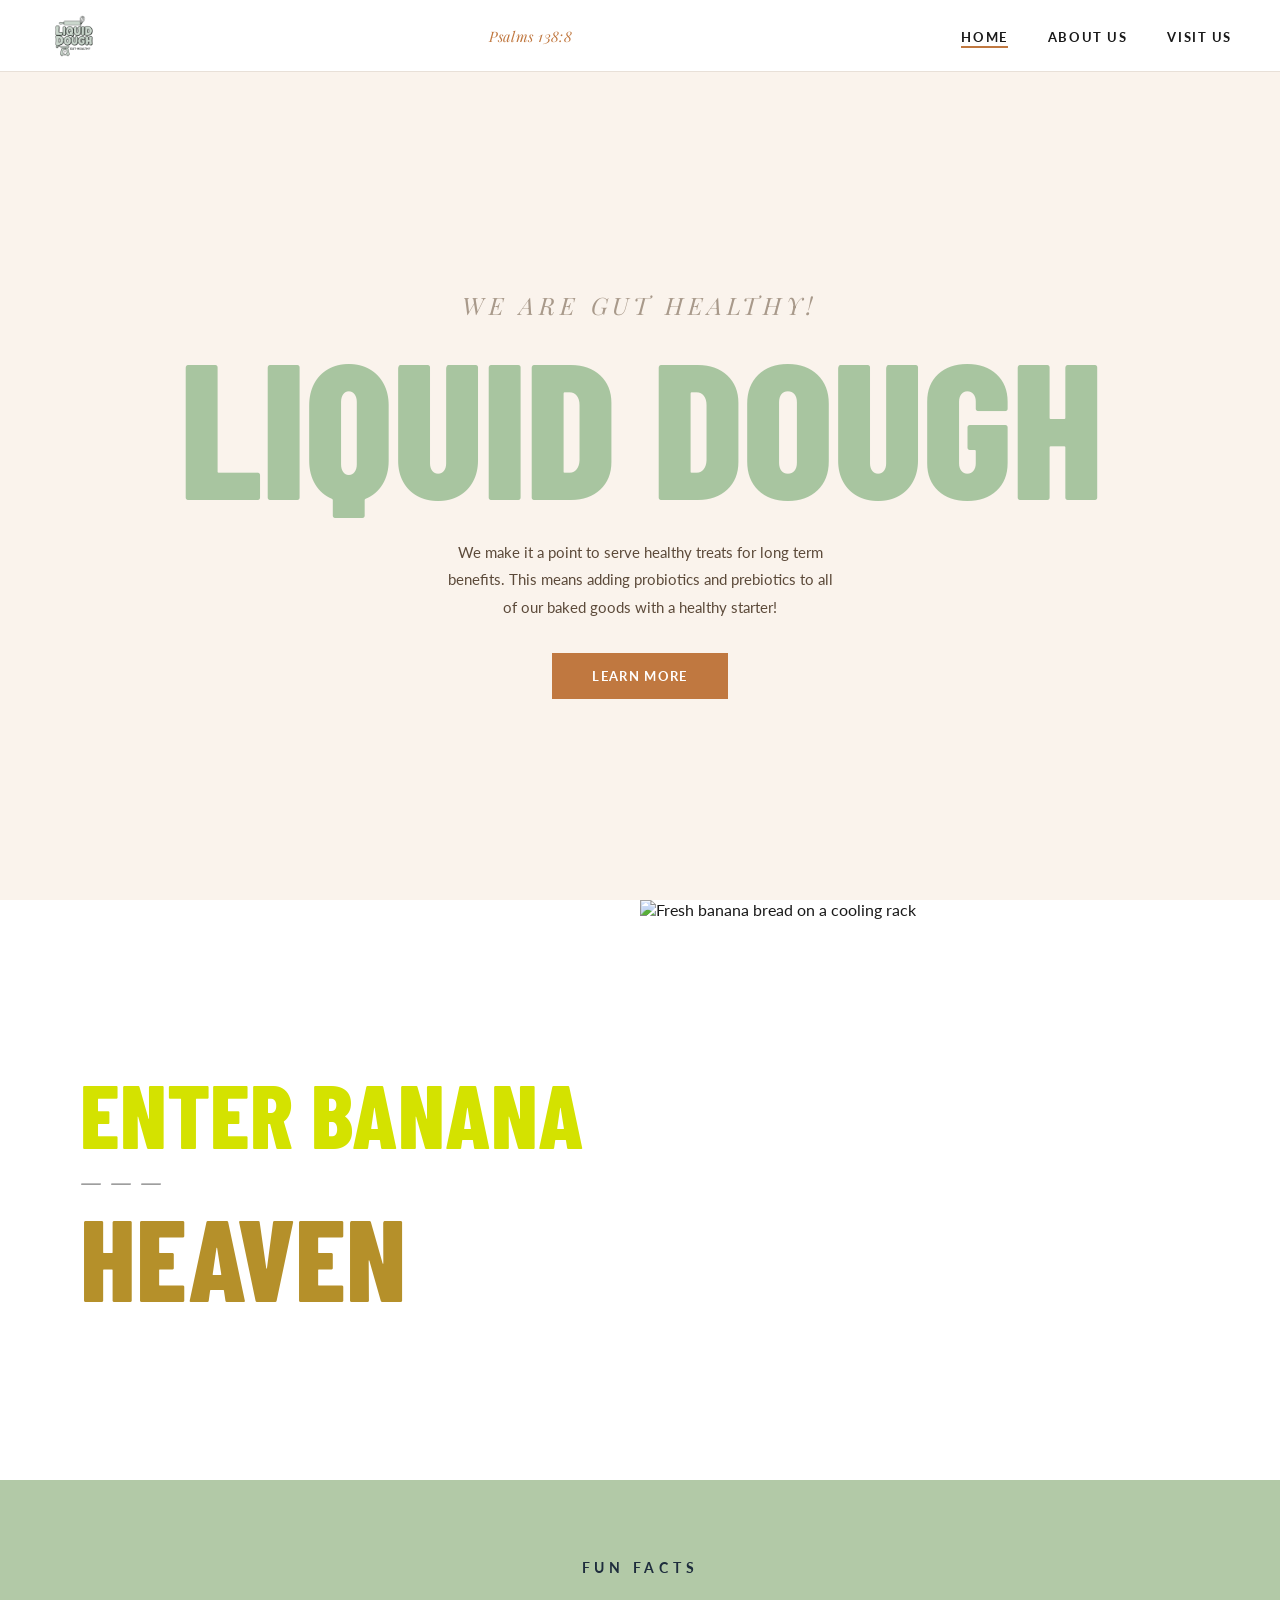
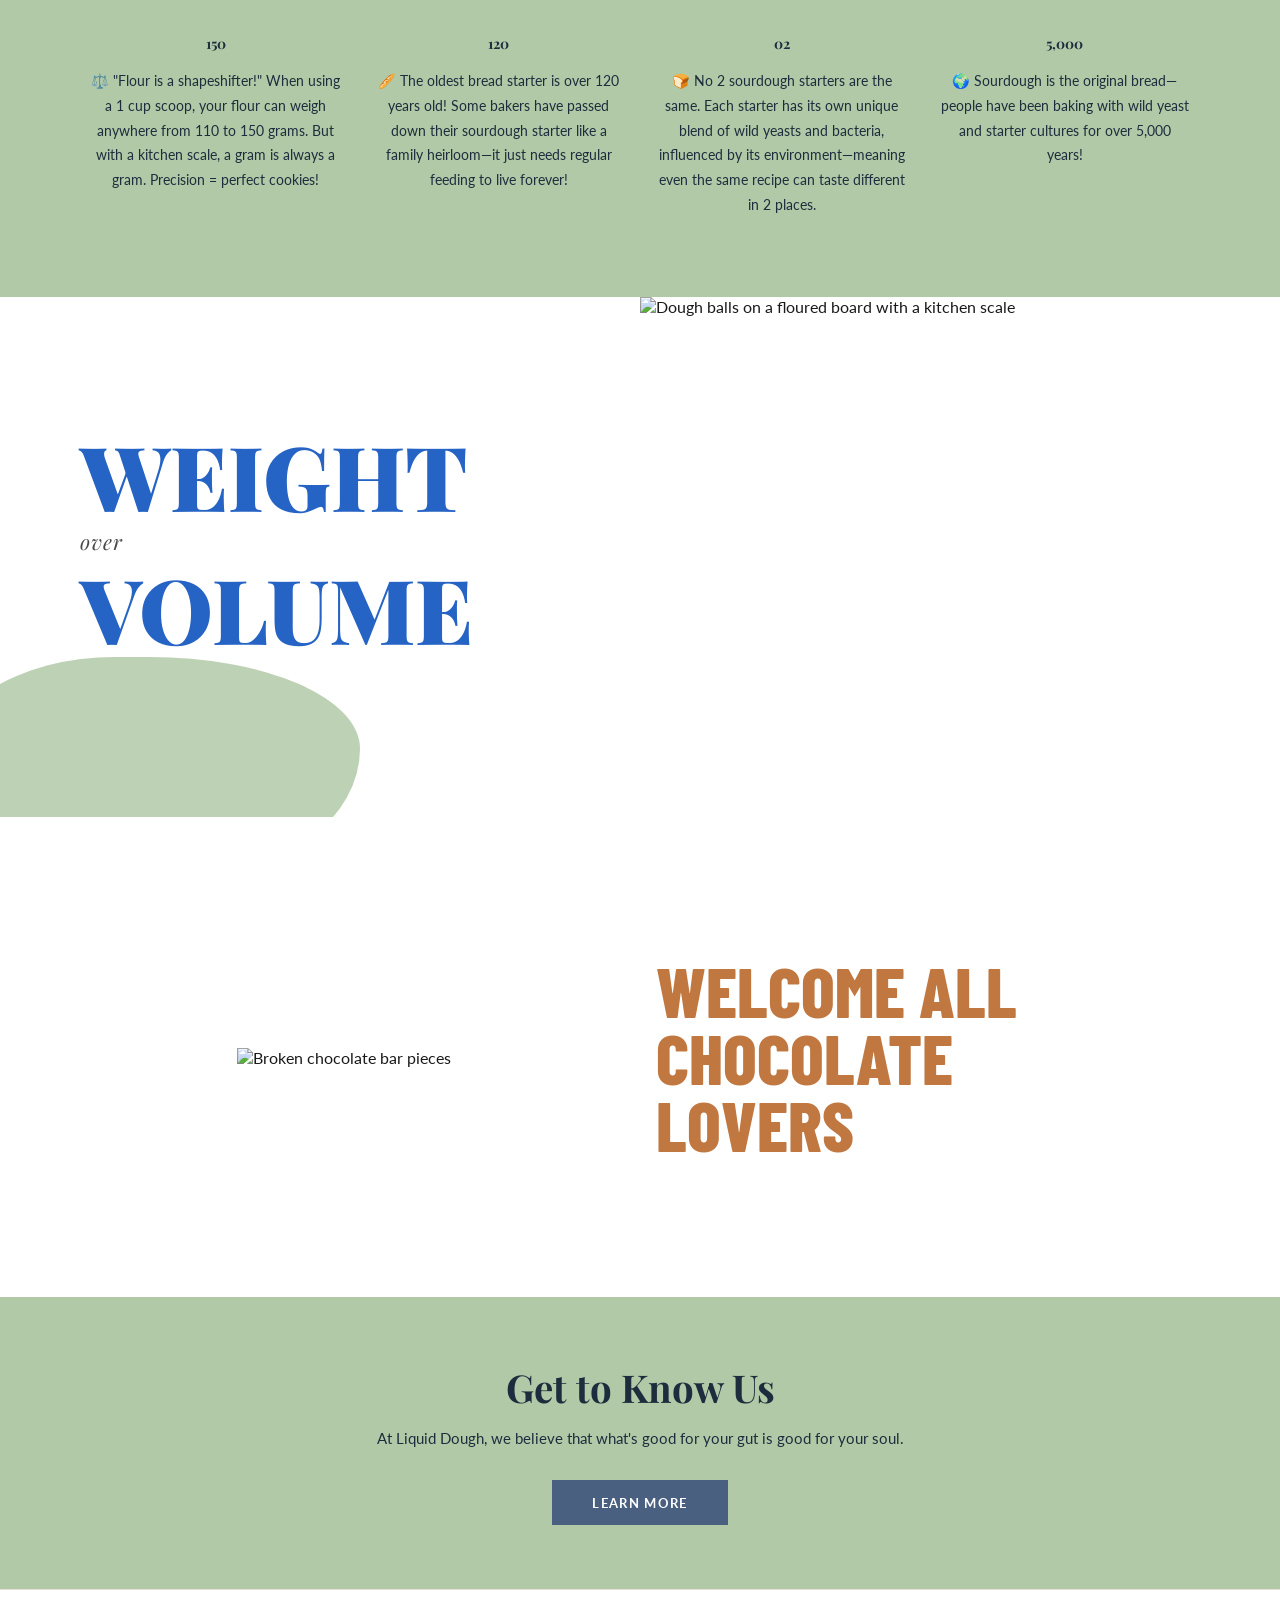
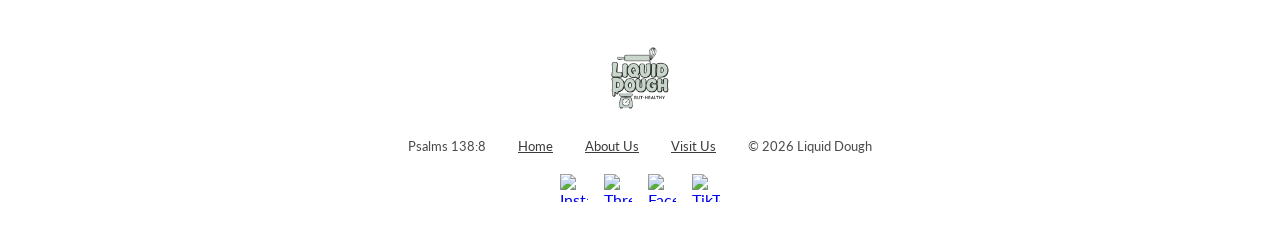
==== commit 647cd9dc: "Update index.html" ====
--- a/index.html
+++ b/index.html
@@ -21,7 +21,7 @@
   <nav>
     <a href="index.html" class="nav-logo">
       <img
-        src="https://static.wixstatic.com/media/1f6547_4c6fc7a312854b838bf3c9f92f42eb90~mv2.png/v1/fill/w_112,h_112,al_c,q_85,usm_0.66_1.00_0.01,enc_avif,quality_auto/Liquid%20D%20LOGO.png"
+        src="Liquid D LOGO.png"
         alt="Liquid Dough Logo"
       />
     </a>
@@ -150,7 +150,7 @@
   <footer>
     <div class="footer-logo">
       <img
-        src="https://static.wixstatic.com/media/1f6547_4c6fc7a312854b838bf3c9f92f42eb90~mv2.png/v1/fill/w_112,h_112,al_c,q_85,usm_0.66_1.00_0.01,enc_avif,quality_auto/Liquid%20D%20LOGO.png"
+        src="Liquid D LOGO.png"
         alt="Liquid Dough Logo"
       />
     </div>
--- a/styles/main.css
+++ b/styles/main.css
@@ -426,3 +426,218 @@
   .facts-grid { grid-template-columns: 1fr; }
   .hero-title { font-size: 22vw; }
 }
+/* ── SHARED PAGE STYLES (about + visit) ── */
+
+/* Scroll reveal already defined above — no need to repeat */
+
+/* Shared tag label */
+.tag-label {
+  font-size: .7rem;
+  font-weight: 700;
+  letter-spacing: .3em;
+  text-transform: uppercase;
+  color: var(--sage-dark);
+  margin-bottom: 1rem;
+  display: block;
+}
+
+/* ── ABOUT PAGE ── */
+.about-hero {
+  margin-top: 72px;
+  display: grid;
+  grid-template-columns: 1fr 1fr;
+  min-height: 80vh;
+}
+.about-hero-img { overflow: hidden; }
+.about-hero-img img {
+  width: 100%; height: 100%;
+  object-fit: cover;
+  animation: slowZoom 8s ease-out forwards;
+}
+.about-hero-text {
+  background: var(--cream);
+  display: flex; flex-direction: column; justify-content: center;
+  padding: 5rem 4rem;
+}
+.about-hero-text h1 {
+  font-family: 'Playfair Display', serif;
+  font-size: clamp(2rem, 4vw, 3.5rem);
+  font-weight: 900; line-height: 1.15; margin-bottom: 1.5rem;
+  opacity: 0; animation: fadeUp .7s .3s forwards;
+}
+.about-hero-text p {
+  font-size: 1rem; line-height: 1.8;
+  color: var(--mid-gray); max-width: 440px;
+  opacity: 0; animation: fadeUp .7s .5s forwards;
+}
+.why-section {
+  padding: 6rem 4rem; max-width: 900px;
+  margin: 0 auto; text-align: center;
+}
+.why-section h2 {
+  font-family: 'Playfair Display', serif;
+  font-size: clamp(1.8rem, 3.5vw, 3rem); font-weight: 900; margin-bottom: .5rem;
+}
+.why-section h2 em { font-style: italic; color: var(--caramel); display: block; }
+.why-section p { font-size: 1rem; line-height: 1.85; color: var(--mid-gray); margin-top: 1.5rem; }
+
+.starter-section {
+  background: var(--dark);
+  display: grid; grid-template-columns: 1fr 1fr;
+  min-height: 60vh;
+}
+.starter-text { padding: 5rem 4rem; display: flex; flex-direction: column; justify-content: center; }
+.starter-text h3 {
+  font-family: 'Playfair Display', serif;
+  font-size: clamp(1.8rem, 3vw, 2.8rem); font-weight: 900;
+  color: var(--cream); margin-bottom: 1.5rem;
+}
+.starter-label {
+  font-size: .7rem; font-weight: 700; letter-spacing: .25em;
+  text-transform: uppercase; color: var(--gold); margin-bottom: .75rem; display: block;
+}
+.starter-text p { font-size: .95rem; line-height: 1.8; color: #d4c4b0; margin-bottom: 1.25rem; }
+.ingredient-pill {
+  display: inline-block;
+  background: rgba(181,144,42,.2);
+  border: 1px solid var(--gold);
+  color: var(--gold);
+  font-size: .8rem; font-weight: 700;
+  letter-spacing: .1em; text-transform: uppercase;
+  padding: .4rem 1rem; margin: .25rem .25rem 0 0;
+}
+.starter-img { overflow: hidden; }
+.starter-img img {
+  width: 100%; height: 100%; object-fit: cover;
+  transition: transform .8s ease;
+}
+.starter-img:hover img { transform: scale(1.04); }
+
+.faq-section { padding: 6rem 4rem; max-width: 900px; margin: 0 auto; }
+.faq-section h2 {
+  font-family: 'Playfair Display', serif;
+  font-size: clamp(1.8rem, 3vw, 2.8rem); font-weight: 900;
+  margin-bottom: 3rem; text-align: center;
+}
+.faq-item { border-bottom: 1px solid #e8d5b7; overflow: hidden; }
+.faq-q {
+  width: 100%; background: none; border: none; cursor: pointer;
+  display: flex; align-items: center; justify-content: space-between;
+  padding: 1.4rem 0;
+  font-family: 'Lato', sans-serif;
+  font-size: 1rem; font-weight: 700; color: var(--dark);
+  text-align: left; gap: 1rem;
+}
+.faq-q-inner { display: flex; align-items: center; gap: .75rem; }
+.faq-icon { width: 22px; height: 22px; flex-shrink: 0; color: var(--caramel); }
+.faq-q .faq-plus { font-size: 1.4rem; line-height: 1; transition: transform .3s; flex-shrink: 0; }
+.faq-item.open .faq-q .faq-plus { transform: rotate(45deg); }
+.faq-a {
+  max-height: 0; overflow: hidden;
+  font-size: .95rem; line-height: 1.8; color: var(--mid-gray);
+  transition: max-height .4s ease, padding .4s ease;
+  padding-left: 2.75rem;
+}
+.faq-item.open .faq-a { max-height: 300px; padding-bottom: 1.25rem; }
+
+/* ── VISIT PAGE ── */
+.visit-hero {
+  margin-top: 72px;
+  background: var(--dark);
+  min-height: 55vh;
+  display: flex; flex-direction: column;
+  align-items: center; justify-content: center;
+  text-align: center; padding: 5rem 2rem;
+  position: relative; overflow: hidden;
+}
+.visit-hero::before {
+  content: '';
+  position: absolute; inset: 0;
+  background: radial-gradient(ellipse at 50% 100%, rgba(181,144,42,.3) 0%, transparent 65%);
+}
+.visit-hero .tag-label {
+  color: var(--gold); margin-bottom: 1.5rem;
+  position: relative;
+  opacity: 0; animation: fadeUp .6s .2s forwards;
+}
+.visit-hero h1 {
+  font-family: 'Playfair Display', serif;
+  font-size: clamp(3rem, 7vw, 7rem);
+  font-weight: 900; color: var(--cream); line-height: .95;
+  position: relative;
+  opacity: 0; animation: fadeUp .7s .4s forwards;
+}
+.visit-hero h1 em { font-style: italic; color: var(--gold); display: block; }
+
+.intro-section { padding: 5rem 4rem; max-width: 840px; margin: 0 auto; text-align: center; }
+.intro-section p { font-size: 1.1rem; line-height: 1.85; color: var(--mid-gray); }
+
+.events-section { padding: 1rem 4rem 5rem; }
+.events-header { text-align: center; margin-bottom: 3rem; }
+.events-header h2 {
+  font-family: 'Playfair Display', serif;
+  font-size: clamp(1.8rem, 3.5vw, 3rem); font-weight: 900;
+}
+.events-header p { color: var(--mid-gray); margin-top: .5rem; }
+.events-grid {
+  display: grid;
+  grid-template-columns: repeat(auto-fit, minmax(260px, 1fr));
+  gap: 1.5rem; max-width: 1100px; margin: 0 auto;
+}
+.event-card {
+  overflow: hidden; position: relative;
+  background: var(--dark); aspect-ratio: 4/3;
+  cursor: pointer; transition: transform .3s;
+}
+.event-card:hover { transform: scale(1.02); }
+.event-card img { width: 100%; height: 100%; object-fit: cover; opacity: .85; transition: opacity .3s; }
+.event-card:hover img { opacity: 1; }
+.event-card .overlay {
+  position: absolute; inset: 0;
+  background: linear-gradient(to top, rgba(26,26,26,.8) 0%, transparent 60%);
+  display: flex; flex-direction: column; justify-content: flex-end;
+  padding: 1.25rem;
+}
+.event-card .event-name {
+  font-family: 'Playfair Display', serif;
+  font-size: 1.1rem; font-weight: 700; color: #fff;
+}
+.event-card.featured { grid-column: span 2; aspect-ratio: 16/7; }
+
+.coming-soon {
+  background: var(--caramel);
+  padding: 7rem 2rem; text-align: center;
+}
+.coming-soon p {
+  font-size: .85rem; font-weight: 700; letter-spacing: .3em;
+  text-transform: uppercase; color: rgba(255,255,255,.7); margin-bottom: 1rem;
+}
+.coming-soon h2 {
+  font-family: 'Playfair Display', serif;
+  font-size: clamp(3.5rem, 8vw, 8rem);
+  font-weight: 900; color: #fff; line-height: .9; letter-spacing: -.02em;
+}
+.coming-soon h2 em { font-style: italic; color: rgba(255,255,255,.6); }
+.pulse-text { display: inline-block; animation: pulse 2.5s ease-in-out infinite; }
+
+/* ── ADDITIONAL ANIMATIONS ── */
+@keyframes slowZoom {
+  from { transform: scale(1.08); }
+  to   { transform: scale(1); }
+}
+@keyframes pulse {
+  0%, 100% { opacity: 1; transform: scale(1); }
+  50%       { opacity: .85; transform: scale(1.03); }
+}
+
+/* ── RESPONSIVE ADDITIONS ── */
+@media (max-width: 768px) {
+  .about-hero, .starter-section { grid-template-columns: 1fr; }
+  .about-hero-text { padding: 3rem 1.5rem; }
+  .about-hero-img { height: 55vw; }
+  .why-section, .faq-section { padding: 4rem 1.5rem; }
+  .starter-text { padding: 3rem 1.5rem; }
+  .starter-img { height: 55vw; }
+  .intro-section, .events-section { padding: 3rem 1.5rem; }
+  .event-card.featured { grid-column: span 1; aspect-ratio: 4/3; }
+}
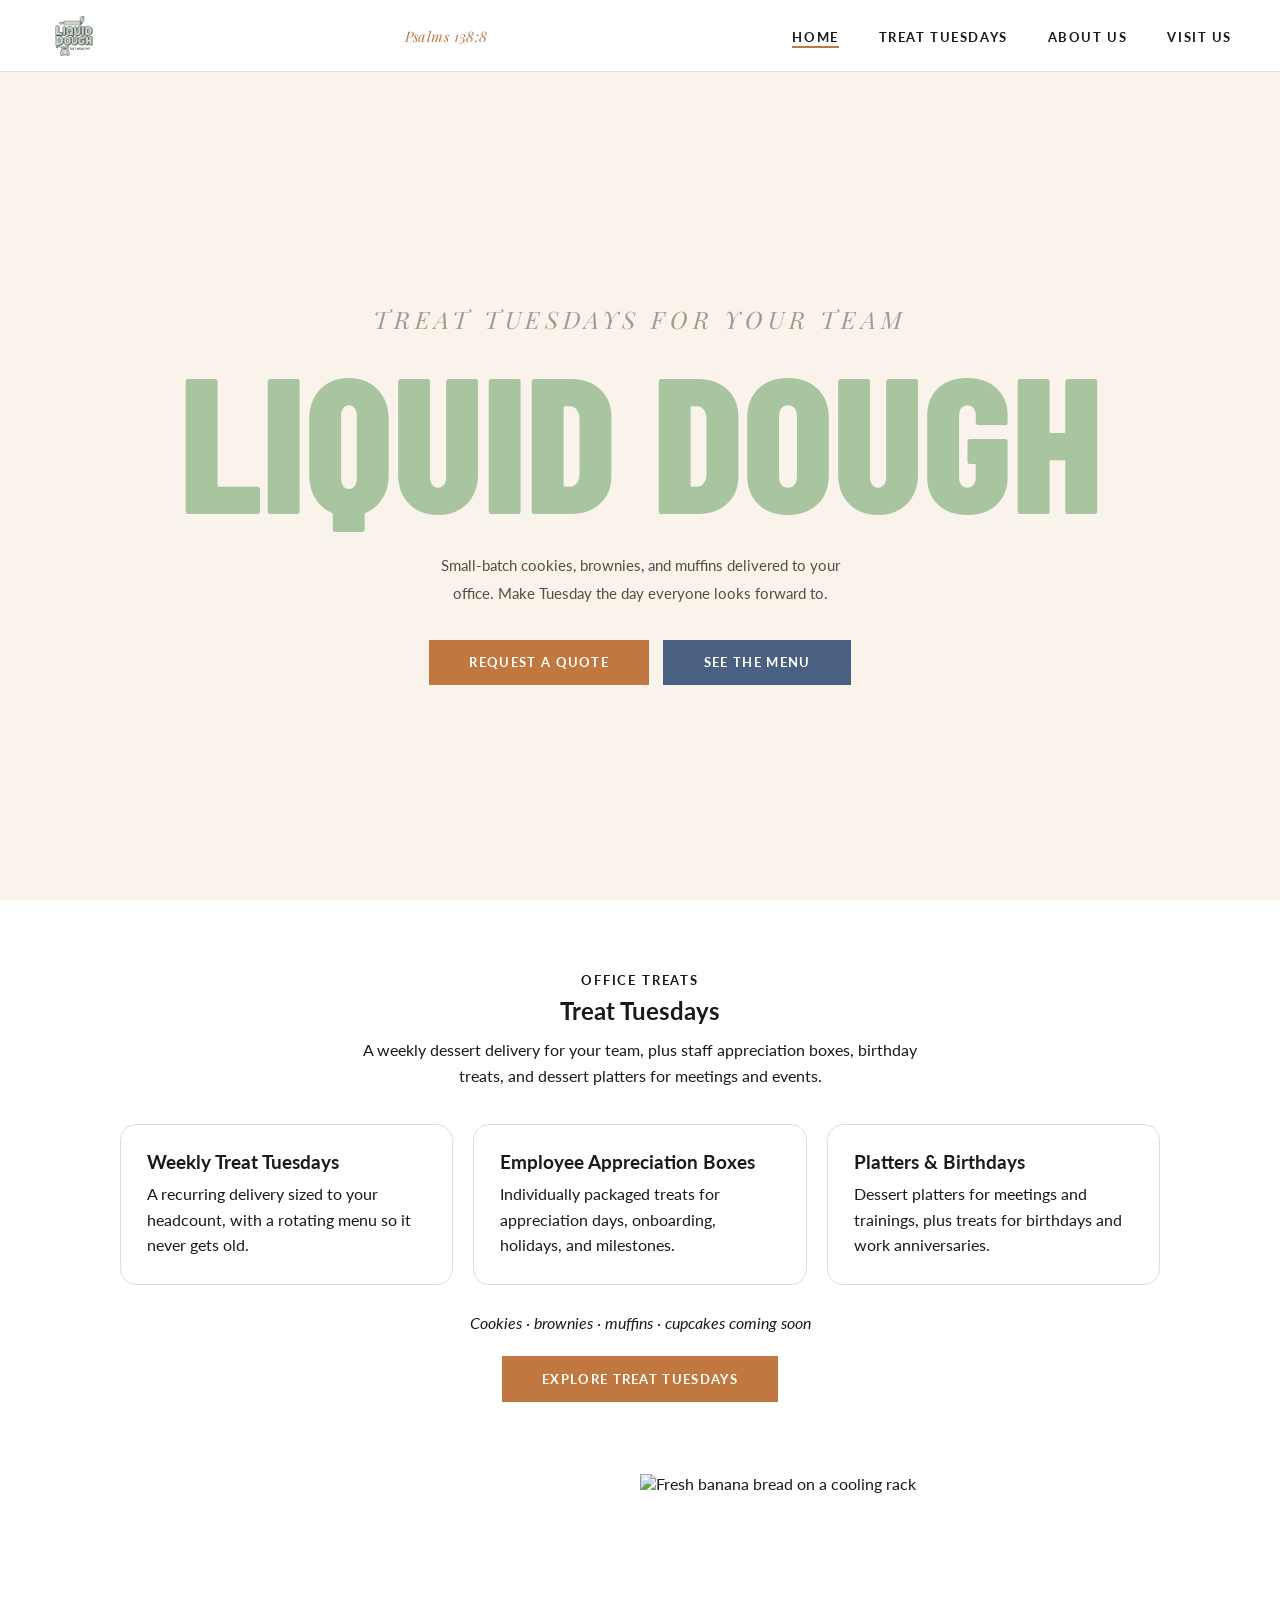
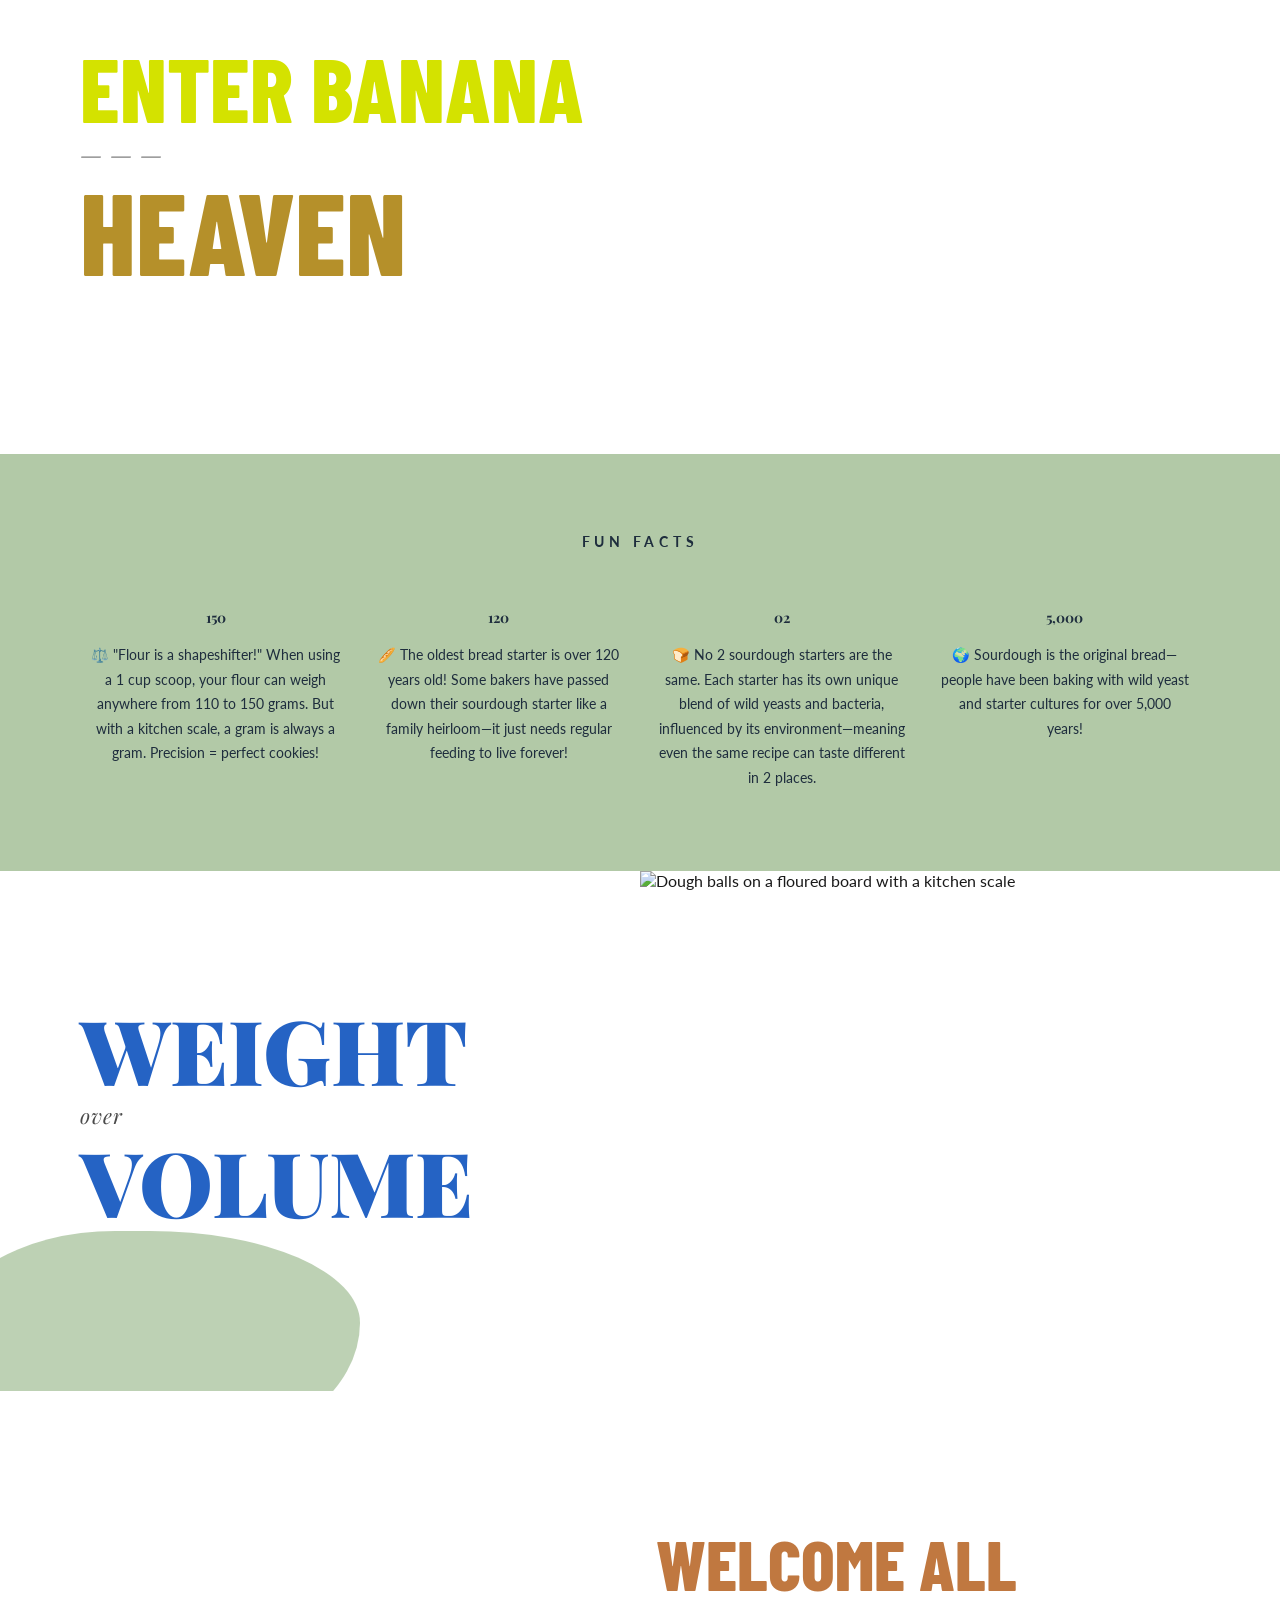
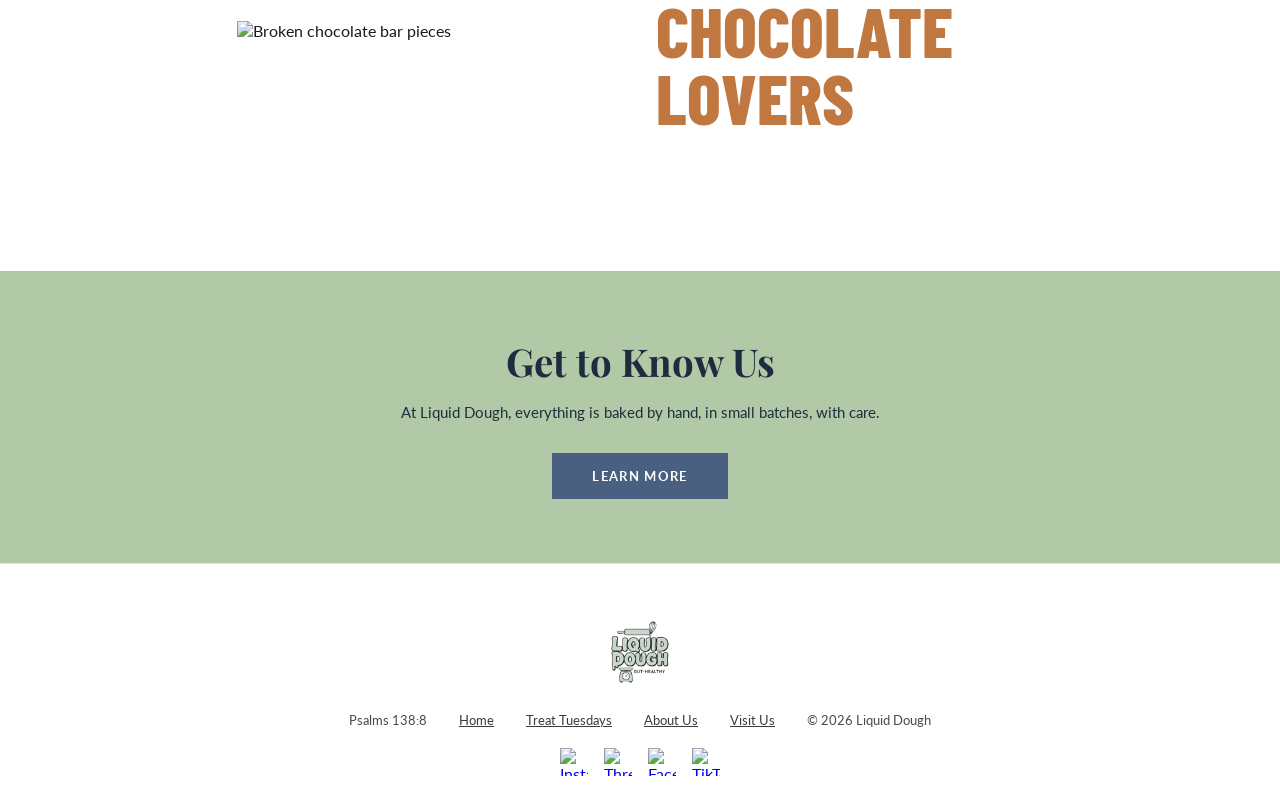
==== commit 34d01bf2: "Revise title and add Treat Tuesdays section Updated the title and added a description meta tag for S" ====
--- a/index.html
+++ b/index.html
@@ -3,7 +3,8 @@
 <head>
   <meta charset="UTF-8" />
   <meta name="viewport" content="width=device-width, initial-scale=1.0" />
-  <title>Liquid Dough | Bakery | Oklahoma City, OK</title>
+  <title>Liquid Dough | Treat Tuesdays Office Treats | New London, CT</title>
+  <meta name="description" content="Small-batch cookies, brownies, and muffins delivered to your office. Weekly Treat Tuesdays, staff appreciation boxes, and dessert platters from Liquid Dough." />
 
   <!-- Google Fonts -->
   <link rel="preconnect" href="https://fonts.googleapis.com">
@@ -12,6 +13,22 @@
 
   <!-- Stylesheet -->
   <link rel="stylesheet" href="styles/main.css" />
+
+  <!-- New section styles: neutral on purpose so they inherit your site's colors and fonts.
+       Move these into styles/main.css and tune the colors once you've seen the page. -->
+  <style>
+    .treat-section{padding:72px 24px; text-align:center;}
+    .treat-kicker{font-size:13px; letter-spacing:.14em; text-transform:uppercase; font-weight:700; margin:0 0 8px;}
+    .treat-section h2{margin:0 0 12px;}
+    .treat-intro{max-width:560px; margin:0 auto 36px; line-height:1.6;}
+    .treat-grid{display:grid; grid-template-columns:repeat(3,1fr); gap:20px; max-width:1040px; margin:0 auto 28px; text-align:left;}
+    .treat-card{border:1px solid rgba(0,0,0,.14); border-radius:16px; padding:26px;}
+    .treat-card h3{margin:0 0 8px;}
+    .treat-card p{margin:0; line-height:1.6;}
+    .treat-menu{margin:0 0 24px; font-style:italic;}
+    .hero-actions{display:flex; gap:14px; justify-content:center; flex-wrap:wrap;}
+    @media (max-width:820px){ .treat-grid{grid-template-columns:1fr;} }
+  </style>
 </head>
 <body>
 
@@ -28,6 +45,7 @@
     <span class="nav-verse">Psalms 138:8</span>
     <ul class="nav-links">
       <li><a href="index.html" class="active">Home</a></li>
+      <li><a href="corporate.html">Treat Tuesdays</a></li>
       <li><a href="about.html">About Us</a></li>
       <li><a href="visit.html">Visit Us</a></li>
     </ul>
@@ -35,17 +53,52 @@
 
 
   <!-- ══════════════════════════════════════
-       HERO — cream bg, sage green title, fold + tilt animations
+       HERO — leads with Treat Tuesdays
   ══════════════════════════════════════ -->
   <section class="hero">
-    <p class="hero-eyebrow">We Are Gut Healthy!</p>
+    <p class="hero-eyebrow">Treat Tuesdays for your team</p>
     <h1 class="hero-title">Liquid Dough</h1>
     <p class="hero-body">
-      We make it a point to serve healthy treats for long term benefits.
-      This means adding probiotics and prebiotics to all of our baked
-      goods with a healthy starter!
+      Small-batch cookies, brownies, and muffins delivered to your office.
+      Make Tuesday the day everyone looks forward to.
     </p>
-    <a href="about.html" class="btn-rust">Learn More</a>
+    <div class="hero-actions">
+      <a href="corporate.html#inquire" class="btn-rust">Request a Quote</a>
+      <a href="corporate.html#menu" class="btn-steel">See the Menu</a>
+    </div>
+  </section>
+
+
+  <!-- ══════════════════════════════════════
+       TREAT TUESDAYS — corporate service overview
+  ══════════════════════════════════════ -->
+  <section class="treat-section">
+    <div class="reveal">
+      <p class="treat-kicker">Office treats</p>
+      <h2>Treat Tuesdays</h2>
+      <p class="treat-intro">
+        A weekly dessert delivery for your team, plus staff appreciation boxes,
+        birthday treats, and dessert platters for meetings and events.
+      </p>
+    </div>
+
+    <div class="treat-grid reveal">
+      <div class="treat-card">
+        <h3>Weekly Treat Tuesdays</h3>
+        <p>A recurring delivery sized to your headcount, with a rotating menu so it never gets old.</p>
+      </div>
+      <div class="treat-card">
+        <h3>Employee Appreciation Boxes</h3>
+        <p>Individually packaged treats for appreciation days, onboarding, holidays, and milestones.</p>
+      </div>
+      <div class="treat-card">
+        <h3>Platters &amp; Birthdays</h3>
+        <p>Dessert platters for meetings and trainings, plus treats for birthdays and work anniversaries.</p>
+      </div>
+    </div>
+
+    <p class="treat-menu reveal">Cookies · brownies · muffins · cupcakes coming soon</p>
+    <a href="corporate.html" class="btn-rust reveal">Explore Treat Tuesdays</a>
   </section>
 
 
@@ -139,7 +192,7 @@
   ══════════════════════════════════════ -->
   <section class="know-section reveal">
     <h2>Get to Know Us</h2>
-    <p>At Liquid Dough, we believe that what's good for your gut is good for your soul.</p>
+    <p>At Liquid Dough, everything is baked by hand, in small batches, with care.</p>
     <a href="about.html" class="btn-steel">Learn More</a>
   </section>
 
@@ -157,6 +210,7 @@
     <div class="footer-nav">
       <span class="footer-verse">Psalms 138:8</span>
       <a href="index.html">Home</a>
+      <a href="corporate.html">Treat Tuesdays</a>
       <a href="about.html">About Us</a>
       <a href="visit.html">Visit Us</a>
       <span class="footer-copy">© 2026 Liquid Dough</span>
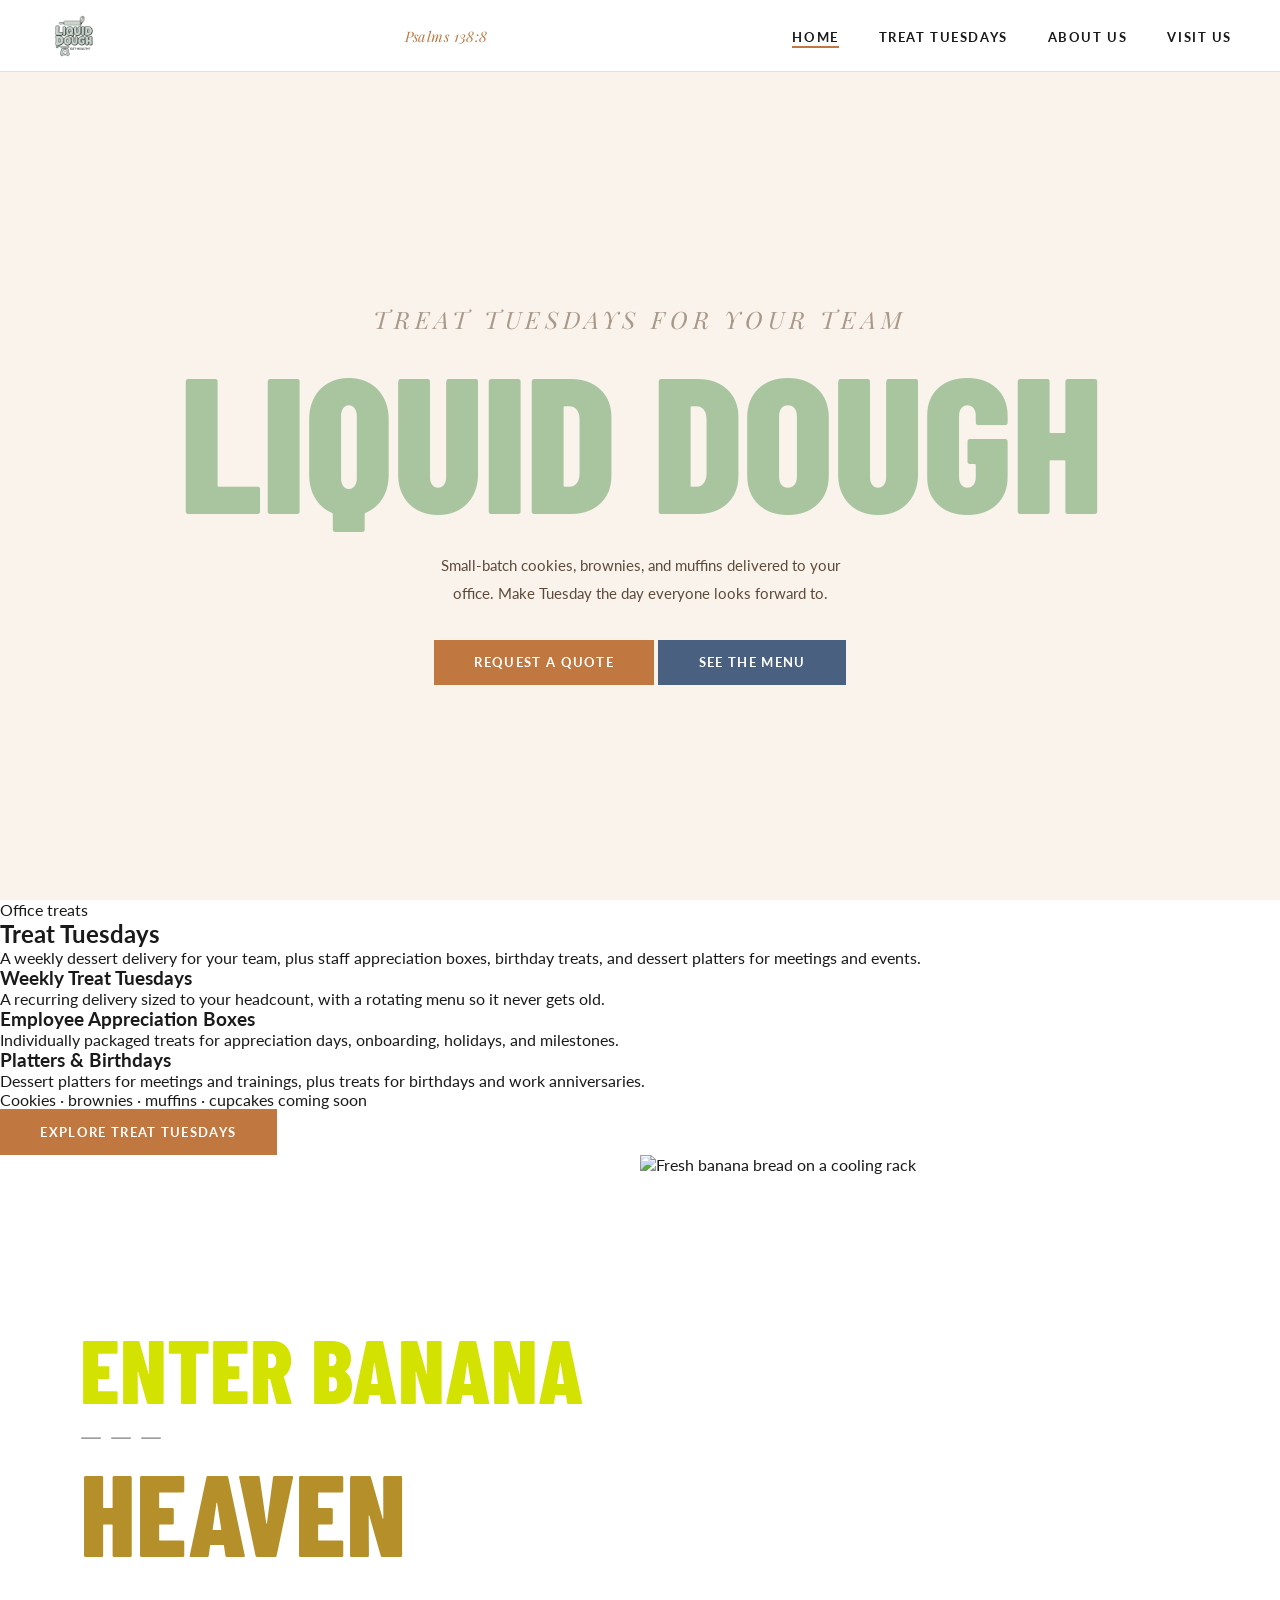
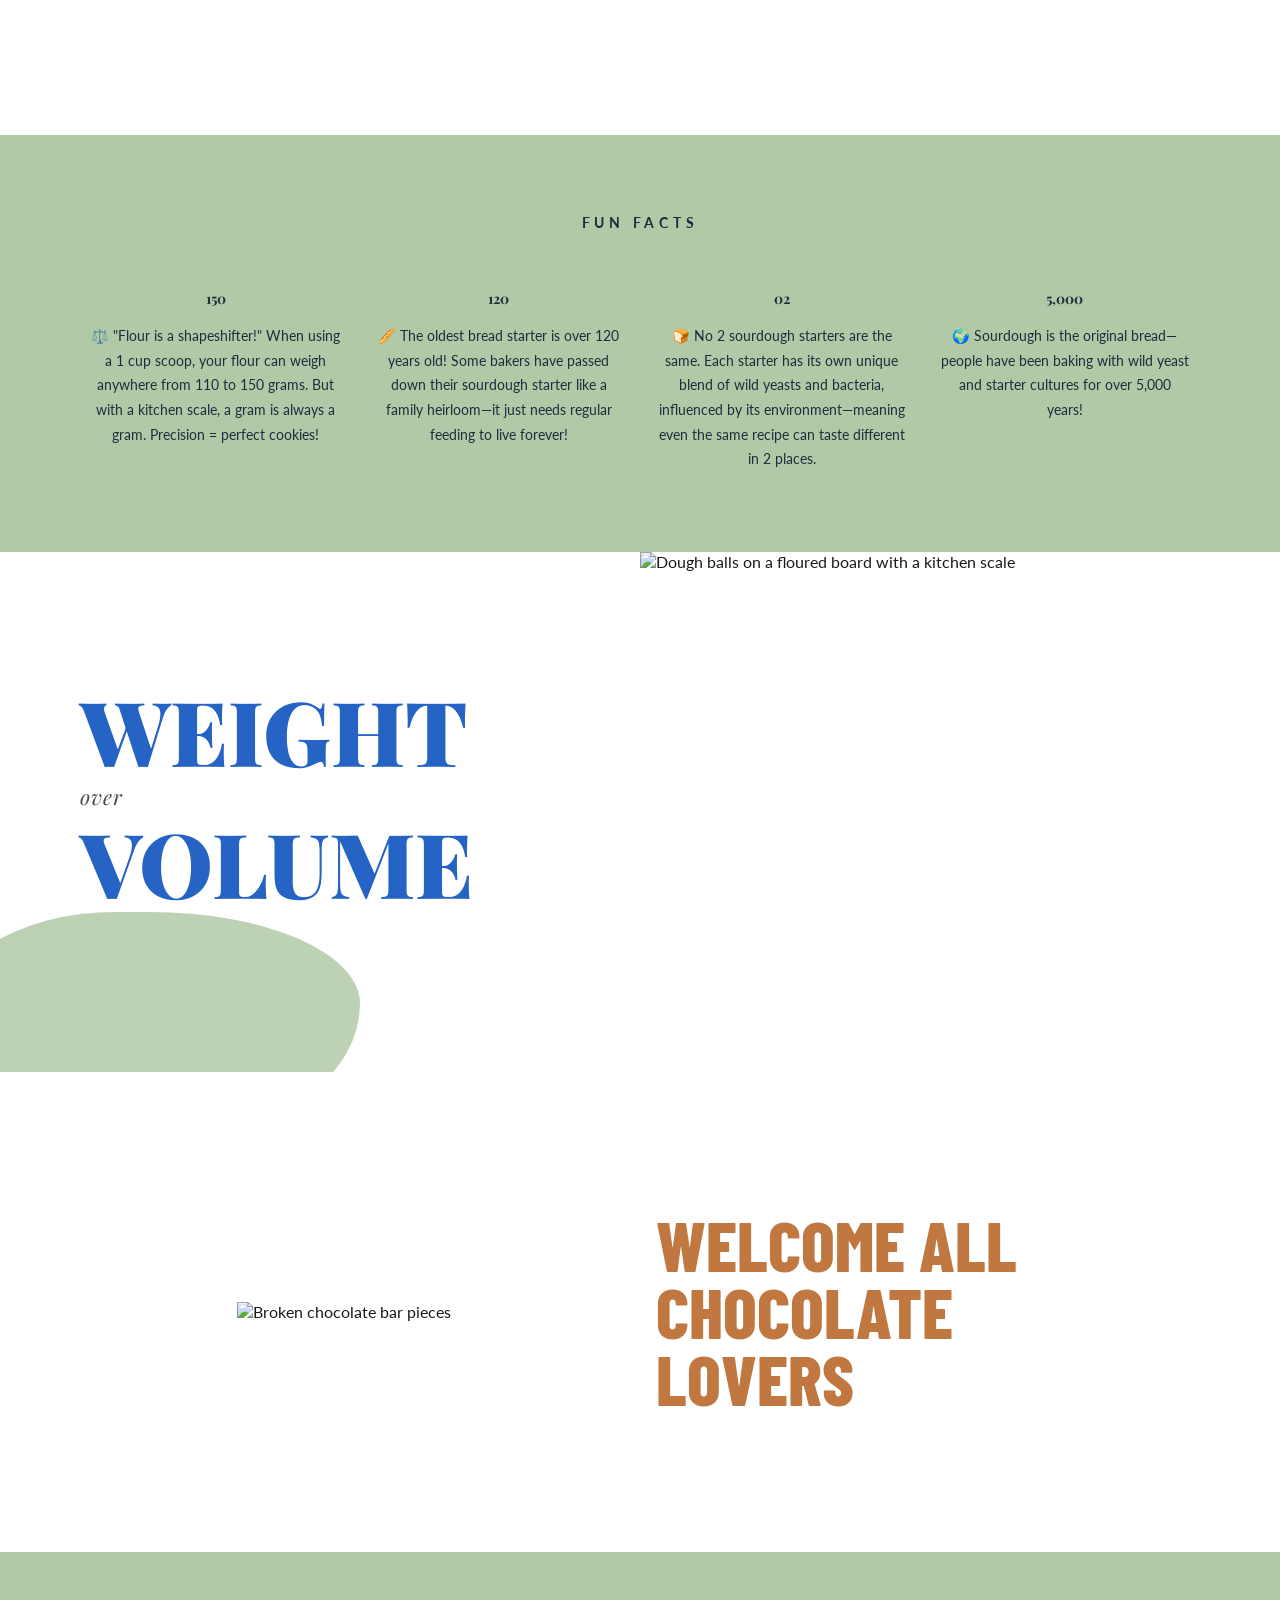
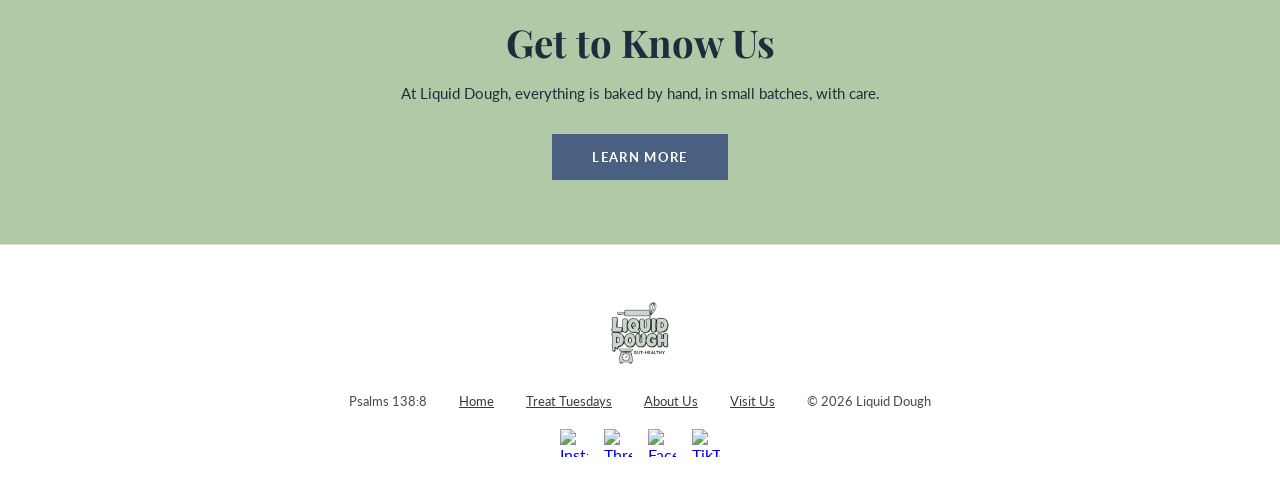
==== commit 452a192f: "Refactor styles by linking extras.css and removing inline CSS Removed inline styles for treat sectio" ====
--- a/index.html
+++ b/index.html
@@ -13,22 +13,8 @@
 
   <!-- Stylesheet -->
   <link rel="stylesheet" href="styles/main.css" />
-
-  <!-- New section styles: neutral on purpose so they inherit your site's colors and fonts.
-       Move these into styles/main.css and tune the colors once you've seen the page. -->
-  <style>
-    .treat-section{padding:72px 24px; text-align:center;}
-    .treat-kicker{font-size:13px; letter-spacing:.14em; text-transform:uppercase; font-weight:700; margin:0 0 8px;}
-    .treat-section h2{margin:0 0 12px;}
-    .treat-intro{max-width:560px; margin:0 auto 36px; line-height:1.6;}
-    .treat-grid{display:grid; grid-template-columns:repeat(3,1fr); gap:20px; max-width:1040px; margin:0 auto 28px; text-align:left;}
-    .treat-card{border:1px solid rgba(0,0,0,.14); border-radius:16px; padding:26px;}
-    .treat-card h3{margin:0 0 8px;}
-    .treat-card p{margin:0; line-height:1.6;}
-    .treat-menu{margin:0 0 24px; font-style:italic;}
-    .hero-actions{display:flex; gap:14px; justify-content:center; flex-wrap:wrap;}
-    @media (max-width:820px){ .treat-grid{grid-template-columns:1fr;} }
-  </style>
+  <link rel="stylesheet" href="styles/extras.css" />
+
 </head>
 <body>
 
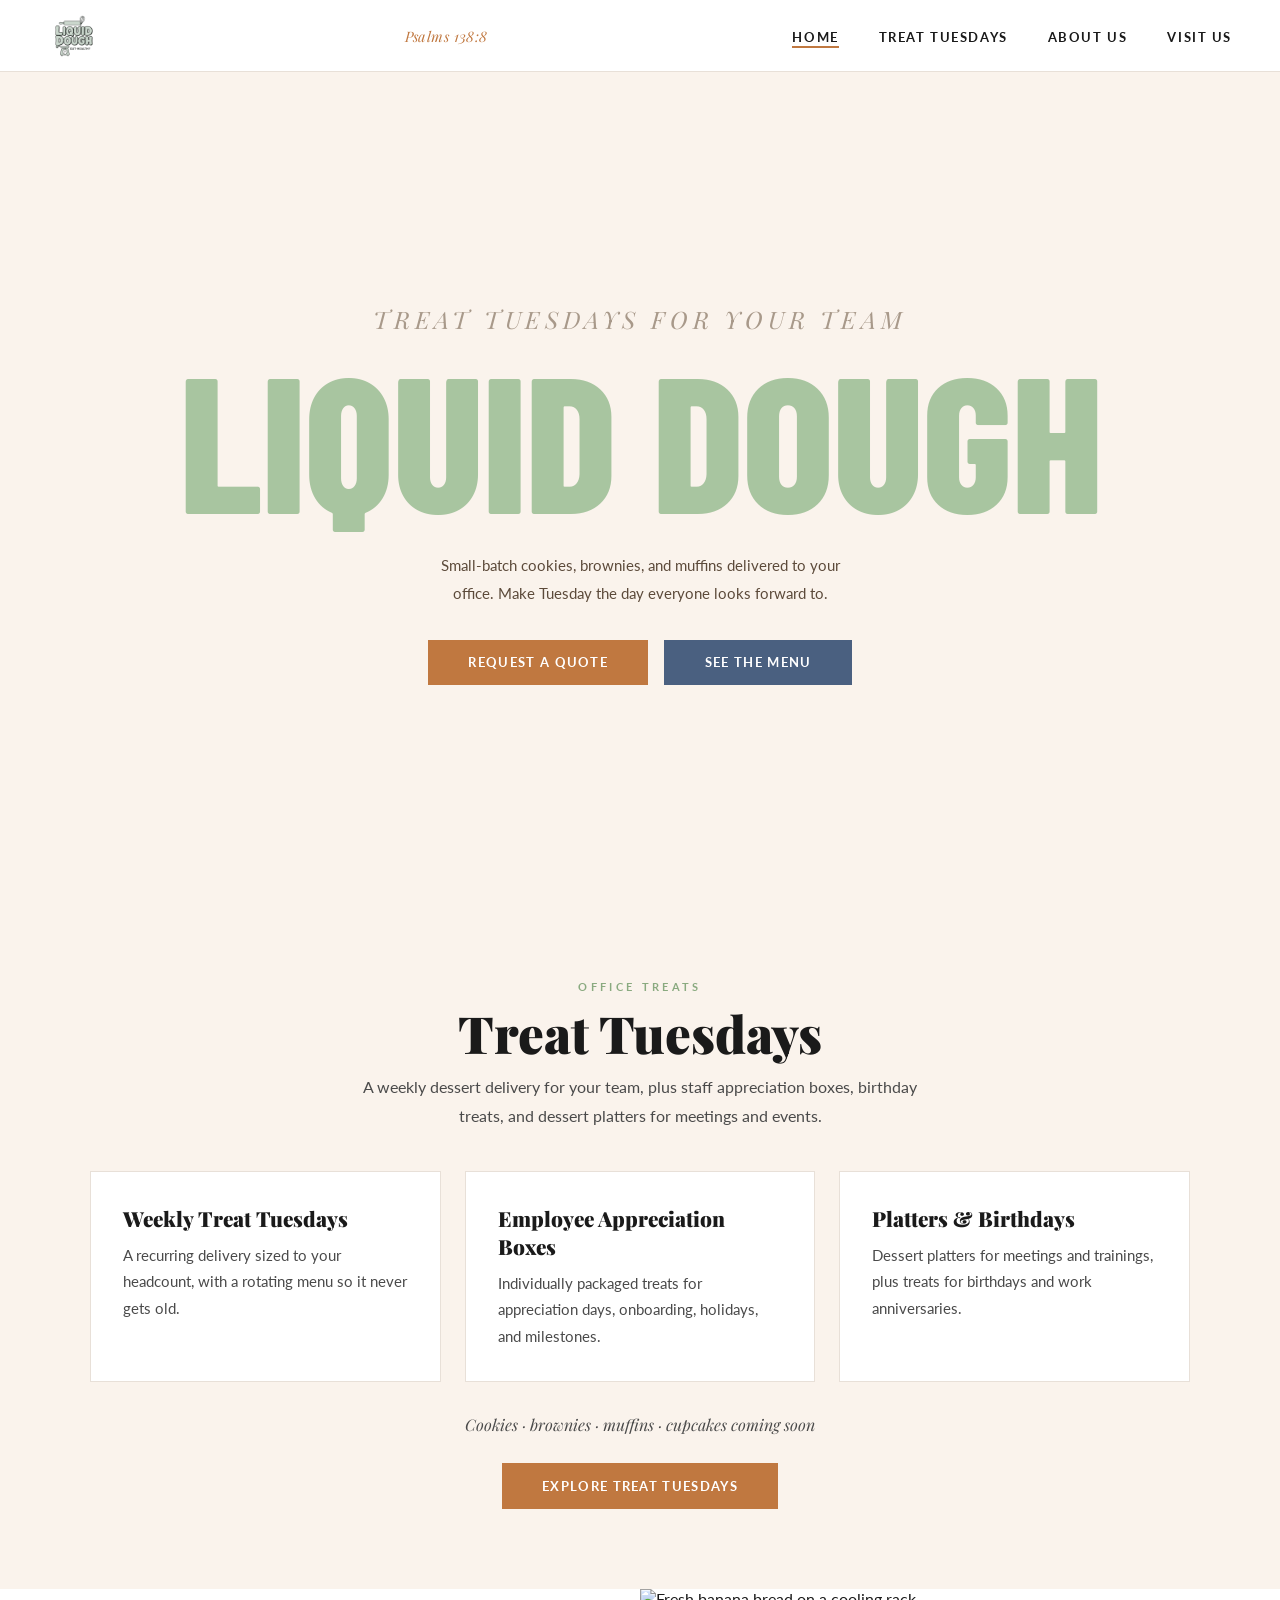
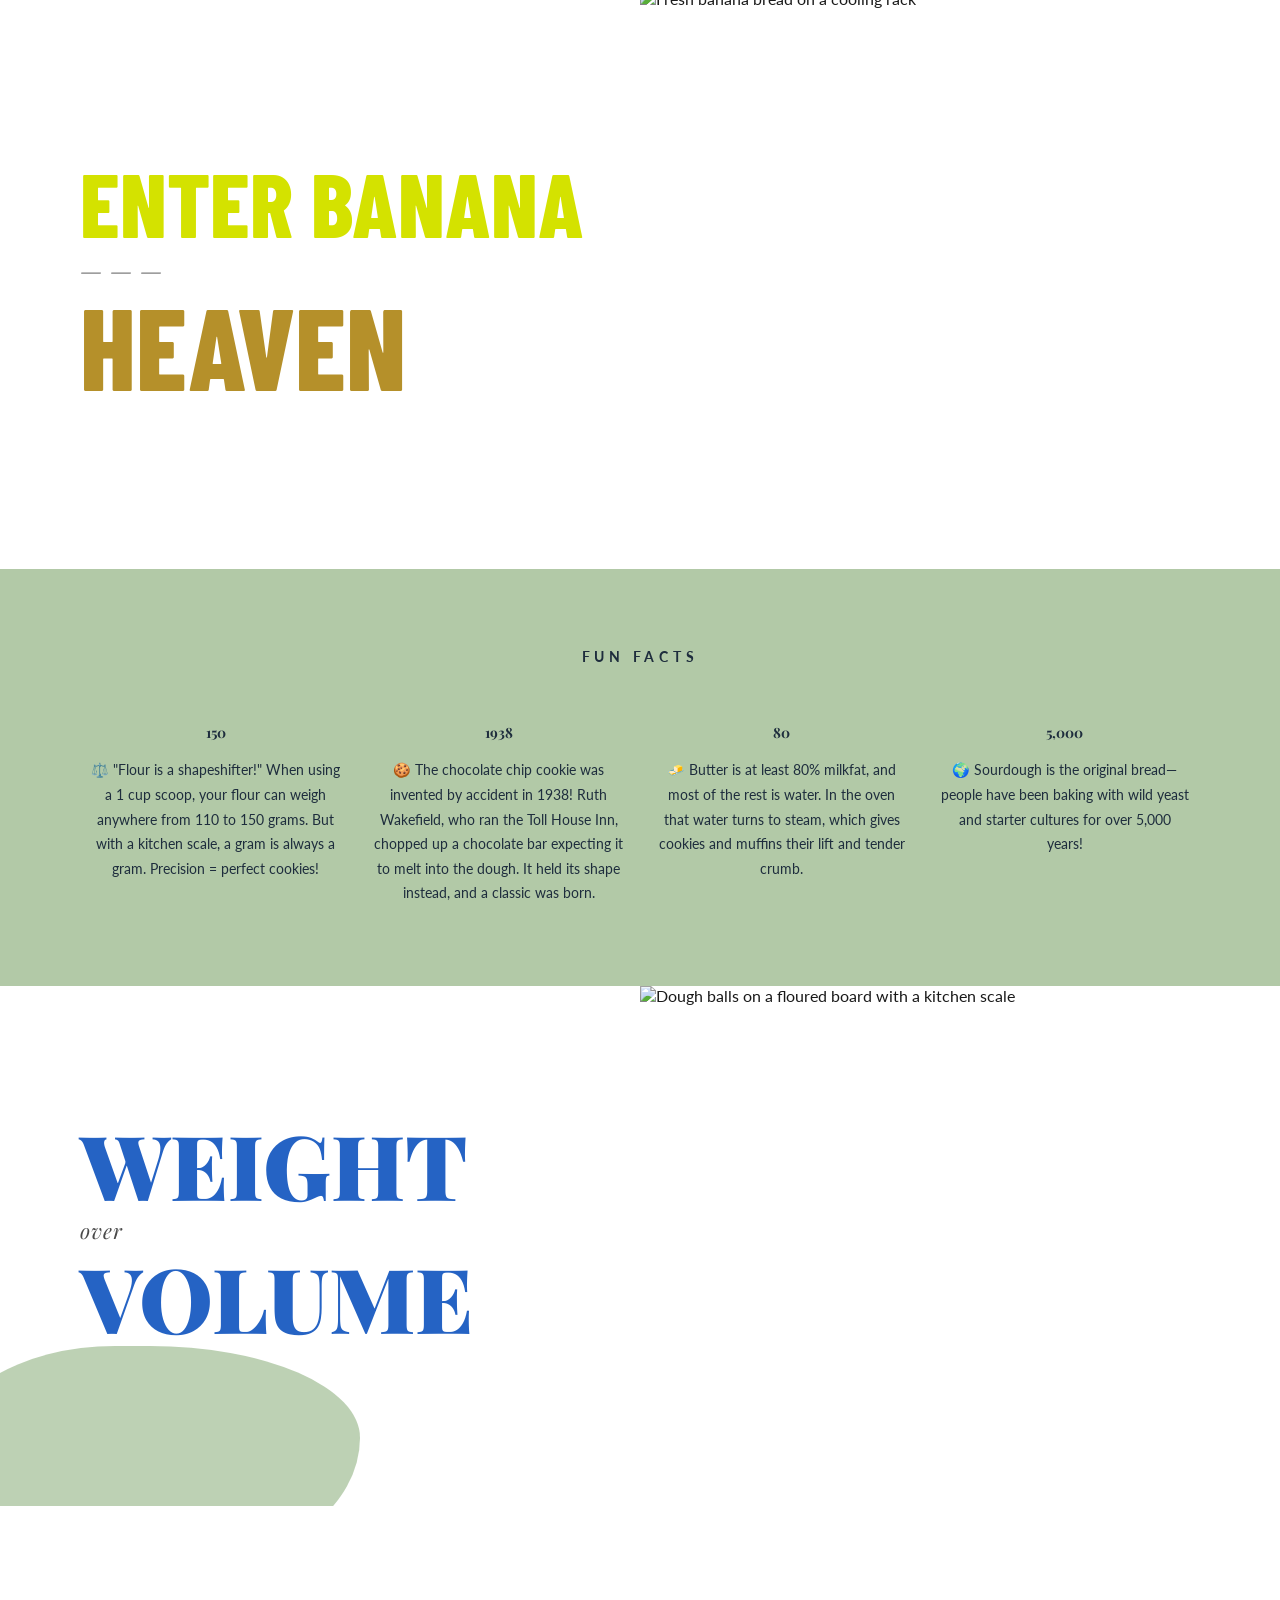
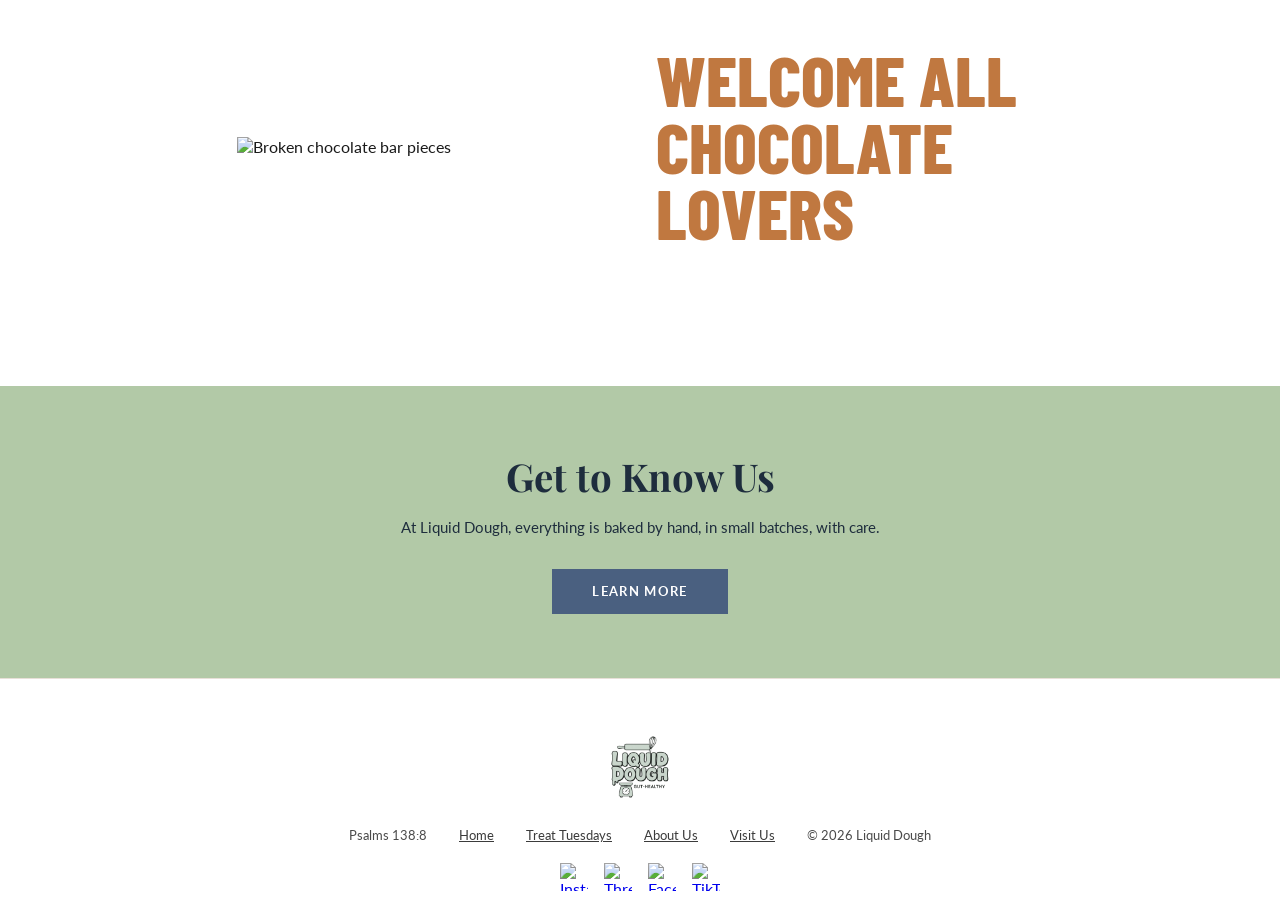
==== commit fc2aad2b: "Add favicon and update cookie facts in index.html" ====
--- a/index.html
+++ b/index.html
@@ -5,6 +5,9 @@
   <meta name="viewport" content="width=device-width, initial-scale=1.0" />
   <title>Liquid Dough | Treat Tuesdays Office Treats | New London, CT</title>
   <meta name="description" content="Small-batch cookies, brownies, and muffins delivered to your office. Weekly Treat Tuesdays, staff appreciation boxes, and dessert platters from Liquid Dough." />
+
+  <link rel="icon" type="image/png" href="Liquid%20D%20LOGO.png" />
+  <link rel="apple-touch-icon" href="Liquid%20D%20LOGO.png" />
 
   <!-- Google Fonts -->
   <link rel="preconnect" href="https://fonts.googleapis.com">
@@ -119,13 +122,13 @@
       </div>
 
       <div class="fact-item reveal">
-        <p class="fact-number">120</p>
-        <p>🥖 The oldest bread starter is over 120 years old! Some bakers have passed down their sourdough starter like a family heirloom—it just needs regular feeding to live forever!</p>
-      </div>
-
-      <div class="fact-item reveal">
-        <p class="fact-number">02</p>
-        <p>🍞 No 2 sourdough starters are the same. Each starter has its own unique blend of wild yeasts and bacteria, influenced by its environment—meaning even the same recipe can taste different in 2 places.</p>
+        <p class="fact-number">1938</p>
+        <p>🍪 The chocolate chip cookie was invented by accident in 1938! Ruth Wakefield, who ran the Toll House Inn, chopped up a chocolate bar expecting it to melt into the dough. It held its shape instead, and a classic was born.</p>
+      </div>
+
+      <div class="fact-item reveal">
+        <p class="fact-number">80</p>
+        <p>🧈 Butter is at least 80% milkfat, and most of the rest is water. In the oven that water turns to steam, which gives cookies and muffins their lift and tender crumb.</p>
       </div>
 
       <div class="fact-item reveal">
--- a/styles/extras.css
+++ b/styles/extras.css
@@ -0,0 +1,193 @@
+/* ============================================================
+   LIQUID DOUGH — extras.css
+   New sections and pages (Treat Tuesdays, new About page).
+   Uses the variables and fonts from main.css. Load it AFTER main.css.
+   ============================================================ */
+
+/* ── SHARED ── */
+.section-head { text-align: center; max-width: 720px; margin: 0 auto 3rem; }
+.section-head .tag-label { margin-bottom: .75rem; }
+.section-head h2 {
+  font-family: 'Playfair Display', serif;
+  font-size: clamp(1.8rem, 3.5vw, 3rem);
+  font-weight: 900; line-height: 1.1;
+  color: var(--dark); margin-bottom: .75rem;
+}
+.section-head p { color: var(--mid-gray); line-height: 1.8; font-size: 1rem; }
+.on-sage .section-head h2,
+.on-sage .section-head p,
+.on-sage .tag-label { color: var(--navy); }
+
+.hero-actions { display: flex; gap: 1rem; justify-content: center; flex-wrap: wrap; }
+button.btn-rust { cursor: pointer; font-family: 'Lato', sans-serif; }
+
+/* ── TREAT TUESDAYS: HOMEPAGE SECTION ── */
+.treat-section { background: var(--cream); padding: 5rem 4rem; text-align: center; }
+.treat-kicker {
+  display: block; font-size: .7rem; font-weight: 700; letter-spacing: .3em;
+  text-transform: uppercase; color: var(--sage-dark); margin-bottom: .75rem;
+}
+.treat-section h2 {
+  font-family: 'Playfair Display', serif;
+  font-size: clamp(2rem, 4vw, 3.4rem); font-weight: 900; line-height: 1.1; margin-bottom: .75rem;
+}
+.treat-intro { max-width: 560px; margin: 0 auto 2.5rem; line-height: 1.8; color: var(--mid-gray); }
+.treat-grid {
+  display: grid; grid-template-columns: repeat(3, 1fr); gap: 1.5rem;
+  max-width: 1100px; margin: 0 auto 2rem; text-align: left;
+}
+.treat-card { background: var(--white); border: 1px solid #e8e0d8; padding: 2rem; }
+.treat-card h3 { font-family: 'Playfair Display', serif; font-size: 1.3rem; font-weight: 900; margin-bottom: .6rem; }
+.treat-card p { font-size: .95rem; line-height: 1.75; color: var(--mid-gray); }
+.treat-menu {
+  font-family: 'Playfair Display', serif; font-style: italic;
+  color: var(--mid-gray); margin-bottom: 1.75rem;
+}
+
+/* ── TREAT TUESDAYS PAGE ── */
+.treat-hero {
+  margin-top: 72px; background: var(--cream); text-align: center;
+  padding: 6rem 2rem 5rem;
+  display: flex; flex-direction: column; align-items: center;
+  perspective: 1400px; overflow: hidden;
+}
+.treat-hero .hero-title { font-size: clamp(3.5rem, 12vw, 11rem); margin-bottom: 1.5rem; }
+.treat-hero .hero-body { max-width: 540px; }
+
+.steps-section { background: var(--sage); padding: 5rem 4rem; text-align: center; }
+.steps-grid {
+  display: grid; grid-template-columns: repeat(3, 1fr); gap: 2.5rem;
+  max-width: 1000px; margin: 0 auto;
+}
+.steps-grid.four { grid-template-columns: repeat(4, 1fr); max-width: 1100px; }
+.step-num {
+  font-family: 'Playfair Display', serif;
+  font-size: clamp(3rem, 5vw, 4.5rem); font-weight: 700;
+  color: var(--navy); line-height: 1; margin-bottom: .7rem;
+}
+.step h3 { font-size: 1rem; font-weight: 700; color: var(--navy); margin-bottom: .5rem; letter-spacing: .05em; }
+.step p { font-size: .92rem; line-height: 1.75; color: var(--navy); }
+
+.offers-section { background: var(--cream); padding: 5rem 4rem; }
+.offers-grid {
+  display: grid; grid-template-columns: repeat(2, 1fr); gap: 1.5rem;
+  max-width: 1100px; margin: 0 auto;
+}
+.offer-card { background: var(--white); border: 1px solid #e8e0d8; padding: 2.25rem; }
+.offer-card.feature { background: var(--navy); border-color: var(--navy); color: #fff; }
+.offer-tag {
+  display: inline-block; font-size: .68rem; font-weight: 700; letter-spacing: .22em;
+  text-transform: uppercase; color: var(--caramel); margin-bottom: .9rem;
+}
+.offer-card.feature .offer-tag { color: var(--yellow); }
+.offer-card h3 {
+  font-family: 'Playfair Display', serif; font-size: 1.6rem; font-weight: 900;
+  line-height: 1.15; margin-bottom: .75rem;
+}
+.offer-card p { font-size: .95rem; line-height: 1.75; color: var(--mid-gray); margin-bottom: 1.1rem; }
+.offer-card.feature p { color: #d6dde6; }
+.size-pills { list-style: none; display: flex; gap: .5rem; flex-wrap: wrap; }
+.size-pills li {
+  font-size: .72rem; font-weight: 700; letter-spacing: .1em; text-transform: uppercase;
+  padding: .4rem .9rem; border: 1px solid currentColor;
+}
+
+.menu-section { background: var(--white); padding: 5rem 4rem; }
+.menu-grid {
+  display: grid; grid-template-columns: repeat(3, 1fr); gap: 1.5rem;
+  max-width: 1100px; margin: 0 auto;
+}
+.menu-col { background: var(--cream); border: 1px solid #e8e0d8; padding: 2rem; }
+.menu-col h3 { font-family: 'Playfair Display', serif; font-size: 1.4rem; font-weight: 900; margin-bottom: .4rem; }
+.menu-note { font-size: .85rem; color: var(--mid-gray); line-height: 1.5; margin-bottom: .5rem; }
+.menu-col ul { list-style: none; margin-top: .75rem; }
+.menu-col li { padding: .7rem 0; border-bottom: 1px solid #e8d5b7; font-size: .98rem; }
+.menu-col li:last-child { border-bottom: 0; }
+.nut {
+  display: inline-block; margin-left: .5rem; font-size: .62rem; font-weight: 700;
+  letter-spacing: .12em; text-transform: uppercase; color: var(--caramel);
+}
+.menu-col.soon { background: transparent; border-style: dashed; }
+.menu-col li.slot { color: var(--mid-gray); font-style: italic; }
+.nutfree {
+  max-width: 1100px; margin: 1.5rem auto 0; padding: 1.1rem 1.5rem;
+  background: var(--sage); color: var(--navy); font-size: .95rem; line-height: 1.6;
+}
+
+.perks-section { background: var(--sage); padding: 5rem 4rem; }
+.tiers { display: grid; grid-template-columns: repeat(4, 1fr); max-width: 1100px; margin: 0 auto; }
+.tier { padding: 0 1.75rem; border-left: 1px solid rgba(30, 45, 61, .25); }
+.tier:first-child { border-left: 0; padding-left: 0; }
+.tier h3 { font-size: .75rem; font-weight: 700; letter-spacing: .2em; text-transform: uppercase; color: var(--navy); margin-bottom: .6rem; }
+.tier .what { font-family: 'Playfair Display', serif; font-size: 1.25rem; font-weight: 700; color: var(--navy); line-height: 1.25; margin-bottom: .6rem; }
+.tier p { font-size: .9rem; line-height: 1.7; color: var(--navy); }
+
+.inquire-section { background: var(--cream); padding: 5rem 4rem; }
+.inquire-grid {
+  display: grid; grid-template-columns: .9fr 1.1fr; gap: 3rem;
+  max-width: 1100px; margin: 0 auto; align-items: start;
+}
+.inquire-grid .section-head { text-align: left; margin: 0; }
+.quote-form { background: var(--white); border: 1px solid #e8e0d8; padding: 2rem; display: grid; gap: 1rem; }
+.form-row { display: grid; grid-template-columns: 1fr 1fr; gap: 1rem; }
+.quote-form label { display: grid; gap: .4rem; font-size: .78rem; font-weight: 700; letter-spacing: .06em; text-transform: uppercase; color: var(--mid-gray); }
+.quote-form input, .quote-form select, .quote-form textarea {
+  font-family: 'Lato', sans-serif; font-size: .95rem; padding: .75rem .85rem;
+  border: 1px solid #d9cfc4; background: #fff; color: var(--dark);
+  text-transform: none; letter-spacing: 0; font-weight: 400;
+}
+.quote-form input:focus, .quote-form select:focus, .quote-form textarea:focus {
+  outline: 2px solid var(--sage-dark); outline-offset: 1px;
+}
+.quote-form textarea { min-height: 100px; resize: vertical; }
+.form-fine { font-size: .8rem; color: var(--mid-gray); }
+
+/* ── ABOUT PAGE (new) ── */
+.story { max-width: 820px; margin: 0 auto; padding: 5rem 2rem 4rem; }
+.story .tag-label { text-align: center; }
+.story h2 {
+  font-family: 'Playfair Display', serif; font-size: clamp(1.8rem, 3.5vw, 2.8rem);
+  font-weight: 900; text-align: center; margin-bottom: 2.25rem;
+}
+.story p { font-size: 1.02rem; line-height: 1.9; color: var(--mid-gray); margin-bottom: 1.4rem; }
+.story .pull {
+  font-family: 'Playfair Display', serif; font-style: italic;
+  font-size: clamp(1.3rem, 2.4vw, 1.8rem); line-height: 1.5; color: var(--caramel);
+  border-left: 3px solid var(--sage-dark); padding-left: 1.5rem; margin: 2.25rem 0;
+}
+.story .signature { font-family: 'Playfair Display', serif; font-style: italic; font-size: 1.6rem; color: var(--dark); margin-top: 1rem; }
+
+.starter-img.jar {
+  background: var(--cream); display: flex; flex-direction: column;
+  align-items: center; justify-content: center; padding: 3rem 2rem;
+}
+.jar-caption { font-family: 'Playfair Display', serif; font-style: italic; color: var(--mid-gray); margin-top: 1rem; }
+.starter-text .ingredient-note { font-size: .88rem; }
+@keyframes jarRise { 0%, 100% { transform: translateY(0); } 50% { transform: translateY(-6px); } }
+@keyframes bubbleUp {
+  0%   { transform: translateY(0) scale(.6); opacity: 0; }
+  15%  { opacity: .9; }
+  85%  { opacity: .5; }
+  100% { transform: translateY(-120px) scale(1.15); opacity: 0; }
+}
+.jar-liquid { animation: jarRise 5s ease-in-out infinite; transform-origin: center bottom; }
+.bubble { animation: bubbleUp linear infinite; }
+@media (prefers-reduced-motion: reduce) {
+  .jar-liquid, .bubble { animation: none !important; }
+}
+
+/* ── RESPONSIVE ── */
+@media (max-width: 900px) {
+  .treat-section, .steps-section, .offers-section, .menu-section,
+  .perks-section, .inquire-section { padding: 3.5rem 1.5rem; }
+  .treat-grid, .steps-grid, .steps-grid.four, .offers-grid,
+  .menu-grid, .inquire-grid { grid-template-columns: 1fr; }
+  .tiers { grid-template-columns: 1fr 1fr; row-gap: 2rem; }
+  .tier:nth-child(3) { border-left: 0; padding-left: 0; }
+  .inquire-grid .section-head { text-align: center; }
+}
+@media (max-width: 560px) {
+  .tiers { grid-template-columns: 1fr; }
+  .tier { border-left: 0; padding: 0; }
+  .form-row { grid-template-columns: 1fr; }
+}
